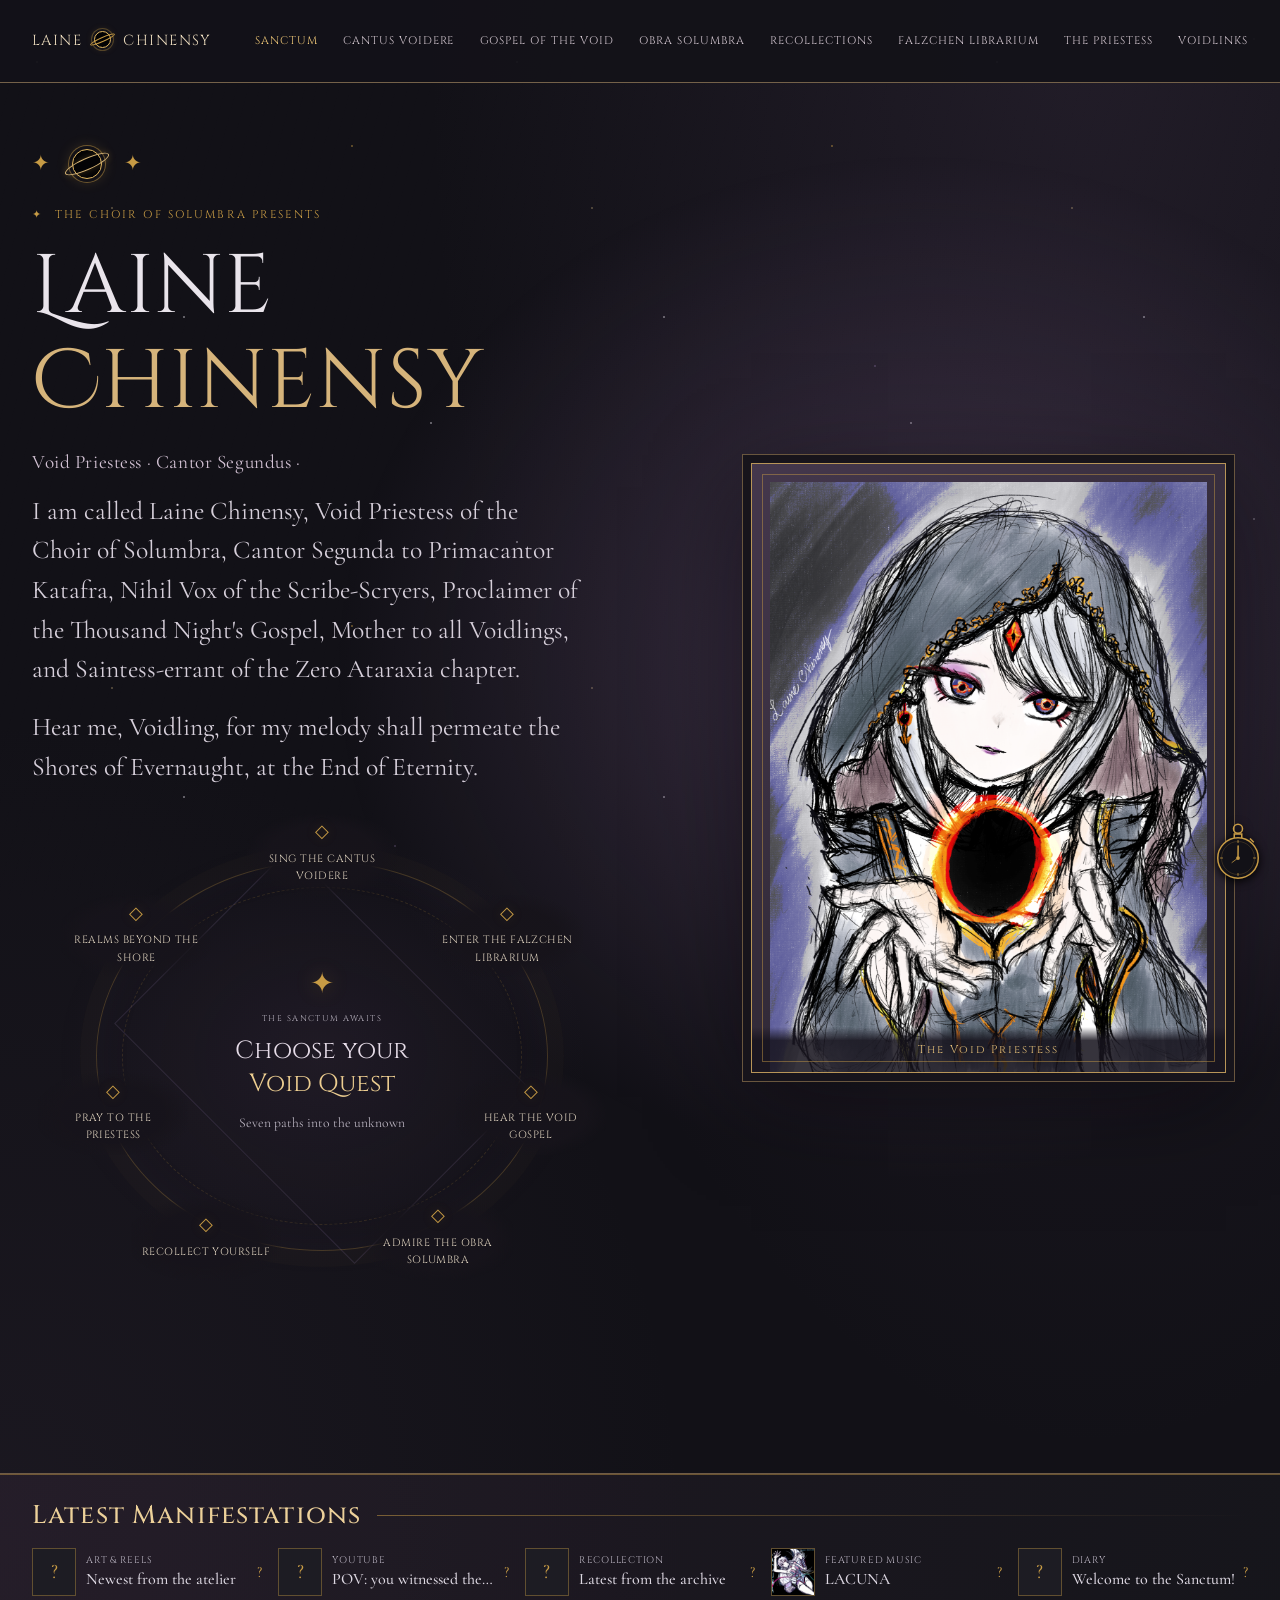
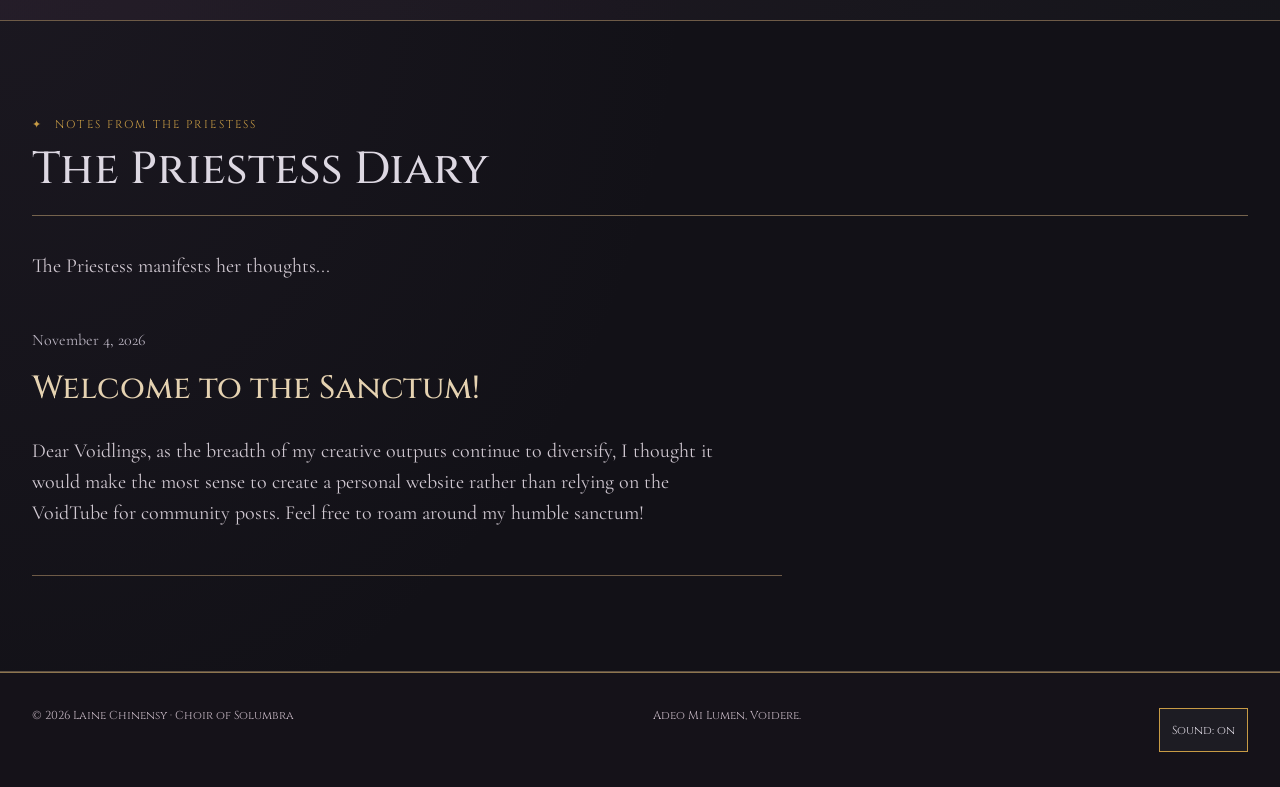
==== index.html @ 1d14588b "Update social embeds" ====
<!doctype html>
<html lang="en">

<head>
    <meta charset="utf-8">
    <meta name="viewport" content="width=device-width,initial-scale=1">
    <meta name="theme-color" content="#121117">
    <meta name="description" content="Laine Chinensy — Void Priestess of the Choir of Solumbra. Music, art, and lore.">
    <title>Laine Chinensy | The Choir of Solumbra</title>
    <link rel="stylesheet" href="css/style.css">
</head>

<body>
    <header class="site-header">
        <nav class="container nav" aria-label="Main navigation"><a class="brand"
                href="index.html">LAINE<span class="brand-black-hole" aria-hidden="true"></span><span class="brand-name">CHINENSY</span></a><button class="menu-toggle" type="button"
                aria-expanded="false" aria-controls="nav-links">Menu</button>
            <div class="nav-links" id="nav-links"><a href="index.html" aria-current="page">SANCTUM</a>
                    <a href="music.html">Cantus Voidere</a>
                    <a href="gospel.html">Gospel of the Void</a>
                    <a href="art.html">OBRA SOLUMBRA</a>
                    <a href="recollections.html">Recollections</a>
                    <a href="lore.html">Falzchen Librarium</a>
                    <a href="about.html">The Priestess</a>
                    <a href="connect.html">VOIDLINKS</a></div>
        </nav>
    </header>
    <main>
        <section class="hero">
            <div class="container hero-inner">
                <div class="hero-copy">
                    <div class="ornament void-sun-ornament" aria-hidden="true"><span>✦</span><span class="void-sun"></span><span>✦</span></div>
                    <p class="eyebrow">The Choir of Solumbra presents</p>
                    <h1>Laine <em>Chinensy</em></h1>
                    <p class="subtitle">Void Priestess · Cantor Segundus · </p>
                    <p class="intro">I am called Laine Chinensy, Void Priestess of the Choir of Solumbra, Cantor Segunda
                        to Primacantor Katafra, Nihil Vox of the Scribe-Scryers, Proclaimer of the Thousand Night's
                        Gospel, Mother to all Voidlings, and Saintess-errant of the Zero Ataraxia chapter.</p>
                    <p class="intro">Hear me, Voidling, for my melody shall permeate the Shores of Evernaught, at the
                        End of Eternity.</p>
                    <nav class="sanctum-invitations void-quest-wheel" aria-label="Choose your Void Quest">
                        <div class="quest-orbit" aria-hidden="true"></div>
                        <div class="quest-center"><span class="quest-star" aria-hidden="true">&#10022;</span><span class="quest-overline">The Sanctum awaits</span><h2>Choose your<br><em>Void Quest</em></h2><span class="quest-center-note">Seven paths into the unknown</span></div>
                        <a class="btn" href="music.html" aria-describedby="hint-music">Sing the Cantus Voidere<span class="hero-hint" id="hint-music" role="tooltip">Explore my music, albums, and releases.</span></a>
                        <a class="btn" href="https://lainechinensy.github.io/falzchen/" aria-describedby="hint-lore">Enter the Falzchen Librarium<span class="hero-hint" id="hint-lore" role="tooltip">Explore the world, characters, and lore of The Falzchen -- my original world-building project</span></a>
                        <a class="btn" href="gospel.html" aria-describedby="hint-gospel">Hear the Void Gospel<span class="hero-hint" id="hint-gospel" role="tooltip">Watch my latest YouTube videos.</span></a>
                        <a class="btn" href="art.html" aria-describedby="hint-art">Admire the Obra Solumbra<span class="hero-hint" id="hint-art" role="tooltip">Browse my artwork and latest Instagram posts.</span></a>
                        <a class="btn" href="recollections.html" aria-describedby="hint-recollections">Recollect Yourself<span class="hero-hint" id="hint-recollections" role="tooltip">Read stories and memory logs from the Falzchen universe.</span></a>
                        <a class="btn" href="about.html" aria-describedby="hint-about">Pray to the Priestess<span class="hero-hint" id="hint-about" role="tooltip">Meet the artist behind the Void Priestess.</span></a>
                        <a class="btn" href="connect.html" aria-describedby="hint-connect">Realms Beyond the Shore<span class="hero-hint" id="hint-connect" role="tooltip">Find my social profiles and places to listen.</span></a>
                    </nav>
                </div>
                <div class="portrait-shrine"><img src="images/Void%20priestess%20v2%20CARA%20-%20Profile%20Cut.png"
                        alt="Illustration of Laine Chinensy wearing charcoal and gold priestess vestments"
                        fetchpriority="high">
                    <div class="shrine-label">The Void Priestess</div>
                </div>
            </div>
        </section>
        <section class="sanctum-latest" aria-labelledby="latest-heading">
            <div class="container latest-inner">
                <h2 id="latest-heading">Latest Manifestations</h2>
                <!-- latest-content:start -->
                <div class="latest-entry" data-latest="instagram"><button class="latest-thumb" type="button" aria-label="Preview Art & reels" aria-haspopup="dialog"><span aria-hidden="true">?</span></button><a class="latest-item" href="https://www.instagram.com/reel/DfbPZDvzv7J/" target="_blank" rel="noopener noreferrer" data-preview-image="https://scontent-atl3-1.cdninstagram.com/v/t51.71878-15/893827104_1486808993304113_5795050343962034693_n.jpg?stp=dst-jpg_e35_tt6&amp;_nc_cat=109&amp;ccb=7-5&amp;_nc_sid=18de74&amp;efg=eyJlZmdfdGFnIjoiQ0xJUFMuYmVzdF9pbWFnZV91cmxnZW4uQzMifQ%3D%3D&amp;_nc_ohc=3DFyLkCnGlYQ7kNvwGSi6zo&amp;_nc_oc=AdoaqH08GCk-uMUyCSlFHyCKzsfbVUu5wDU4SVBGsg6FXaiu3grTPCkmIlmAstMi5IY&amp;_nc_zt=23&amp;_nc_ht=scontent-atl3-1.cdninstagram.com&amp;edm=AFF3FJ0EAAAA&amp;_nc_gid=jp-xvW_phyJPQP7bs8BNhQ&amp;_nc_tpa=Q5bMBQLM9T1sxTvJSohtkj_LpVigEme2jcR8cd8GnkPAcqCcnJY2FT4pQ4lMa9kMuKcJVzsAC8dHEsYkkg&amp;oh=00_AQSkCcUiwHoRrkRhCre7BNEWVupeiA1U6d_SxtvKZ5bkpg&amp;oe=6AF5074B"><span class="latest-kind">Art &amp; reels</span><strong>Newest from the atelier</strong><span class="latest-arrow" aria-hidden="true">?</span></a></div>
                <div class="latest-entry" data-latest="youtube"><button class="latest-thumb" type="button" aria-label="Preview YouTube" aria-haspopup="dialog"><span aria-hidden="true">?</span></button><a class="latest-item" href="https://www.youtube.com/watch?v=ID1aTR5fIEg" target="_blank" rel="noopener noreferrer" data-preview-image="https://i.ytimg.com/vi/ID1aTR5fIEg/hqdefault.jpg"><span class="latest-kind">YouTube</span><strong>POV: you witnessed the Voidcore priestess</strong><span class="latest-arrow" aria-hidden="true">?</span></a></div>
                <div class="latest-entry" data-latest="recollection"><button class="latest-thumb" type="button" aria-label="Preview Recollection" aria-haspopup="dialog"><span aria-hidden="true">?</span></button><a class="latest-item" href="recollections.html" data-preview-image=""><span class="latest-kind">Recollection</span><strong>Latest from the archive</strong><span class="latest-arrow" aria-hidden="true">?</span></a></div>
                <div class="latest-entry" data-latest="music"><button class="latest-thumb" type="button" aria-label="Preview Featured music" aria-haspopup="dialog"><span aria-hidden="true">?</span></button><a class="latest-item" href="music.html#featured-album" data-preview-image="images/Lacuna_album_cover.png"><span class="latest-kind">Featured music</span><strong>LACUNA</strong><span class="latest-arrow" aria-hidden="true">?</span></a></div>
                <div class="latest-entry" data-latest="diary"><button class="latest-thumb" type="button" aria-label="Preview Diary" aria-haspopup="dialog"><span aria-hidden="true">?</span></button><a class="latest-item" href="#welcome-post-title" data-preview-image=""><span class="latest-kind">Diary</span><strong>Welcome to the Sanctum!</strong><span class="latest-arrow" aria-hidden="true">?</span></a></div>
                <!-- latest-content:end -->
            </div>
        </section>
        <section class="section sanctum-blog" id="blog" aria-labelledby="blog-heading">
            <div class="container">
                <div class="section-header">
                    <div>
                        <p class="eyebrow">Notes from the Priestess</p>
                        <h2 id="blog-heading">The Priestess Diary</h2>
                    </div>
                </div>
                <p class="prose">The Priestess manifests her thoughts...</p>
                <article class="blog-entry" aria-labelledby="welcome-post-title">
                    <time datetime="2026-11-04">November 4, 2026</time>
                    <h3 id="welcome-post-title">Welcome to the Sanctum!</h3>
                    <p class="prose">Dear Voidlings, as the breadth of my creative outputs continue to diversify, I thought it would make the most sense to create a personal website rather than relying on the VoidTube for community posts. Feel free to roam around my humble sanctum!</p>
                </article>
            </div>
        </section>
    </main>
    <footer class="site-footer">
        <div class="container footer-inner"><span>© <span data-year>2026</span> Laine Chinensy · Choir of
                Solumbra</span><span>Adeo Mi Lumen, Voidere.</span></div>
    </footer>
    <dialog class="latest-dialog" aria-labelledby="latest-preview-title"><button class="latest-close" type="button" aria-label="Close preview">?</button><div class="latest-preview-media"></div><p class="eyebrow" id="latest-preview-kind"></p><h2 id="latest-preview-title"></h2><p id="latest-preview-excerpt"></p><a class="btn" id="latest-preview-link">Open full content ?</a></dialog>
    <script src="js/latest.js" defer></script>
    <script src="js/hero-hints.js" defer></script>
    <script src="js/main.js" defer></script>
</body>

</html>
---- css/style.css ----
@import url('https://fonts.googleapis.com/css2?family=Cinzel+Decorative:wght@400;700&family=Cinzel:wght@400;500;600;700&family=Cormorant+Garamond:ital,wght@0,400;0,500;0,600;1,400;1,500&display=swap');
:root{--bg:#121117;--panel:#1d1c23;--panel2:#292730;--gold:#c79b45;--silver:#ddd8e2;--muted:#b8b2bf;--lavender:#9982b7;--red:#b63d4e;--line:#6e5b47;--max:1240px}
.sanctum-latest{background:#1d1c2366;border-bottom:1px solid var(--line)}
.latest-inner{display:grid;grid-template-columns:.8fr repeat(3,1fr);align-items:center;padding-block:22px;gap:24px}
.latest-inner h2{margin:0;font-size:.85rem;line-height:1.5;color:var(--gold)}
.latest-inner h2 span{font-size:.65rem;letter-spacing:.09em}
.latest-item{position:relative;display:flex;flex-direction:column;justify-content:center;min-width:0;min-height:56px;padding:4px 24px 4px 22px;border-left:1px solid var(--line)}
.latest-kind{font: .6rem/1.5 'Cinzel',Georgia,serif;letter-spacing:.08em;text-transform:uppercase;color:var(--muted)}
.latest-item strong{font-size:1.1rem;font-weight:500;line-height:1.4;overflow:hidden;text-overflow:ellipsis;white-space:nowrap}
.latest-arrow{position:absolute;right:0;top:50%;transform:translateY(-50%);font-size:1rem;color:var(--gold)}
.latest-item:hover strong{color:#f3d69a}.latest-item:focus-visible{outline:2px solid var(--gold);outline-offset:5px}
@media(max-width:800px){.latest-inner{grid-template-columns:1fr;gap:0;padding-block:16px}.latest-inner h2{margin-bottom:8px}.latest-inner h2 br{display:none}.latest-inner h2 span{margin-left:.4em}.latest-item{display:grid;grid-template-columns:110px minmax(0,1fr);gap:12px;align-items:center;border-left:0;border-top:1px solid #6e5b4755;padding:10px 24px 10px 0;min-height:48px}}
.heretic-lich-artwork{display:block;width:100%;height:auto;margin-bottom:24px;border:1px solid var(--gold)}
.about-invocation{margin:0}.about-lore-link{color:var(--gold);text-decoration:underline;text-underline-offset:.15em}
.recollections-faq{margin-bottom:48px;padding-bottom:28px;border-bottom:1px solid var(--line)}.recollections-faq h3{margin-top:24px;color:var(--gold)}.recollections-faq a{color:var(--gold);text-decoration:underline;text-underline-offset:.15em}
.lore-faq h3{margin-top:28px;color:var(--gold)}
.sanctum-blog{border-bottom:0}.blog-empty{margin-top:32px;padding:clamp(20px,4vw,40px);border:1px solid var(--line);background:var(--panel)}.blog-empty h3{color:#e5d2b1}.blog-empty p{margin-bottom:0;color:var(--muted)}
.blog-entry{max-width:75ch;padding-block:32px;border-bottom:1px solid var(--line)}.blog-entry h3{font-size:clamp(1.4rem,3vw,2rem);color:#e5d2b1}.blog-entry time{display:block;margin-bottom:12px;font-size:1rem;color:var(--muted)}
.sound-toggle{color:var(--silver);background:var(--panel);border:1px solid var(--gold);padding:8px 12px;font:inherit;cursor:pointer;min-height:44px}.sound-toggle:hover{color:#f3d69a;background:var(--panel2)}.sound-toggle[aria-pressed=false]{color:var(--muted)}
*{box-sizing:border-box}html{scroll-behavior:smooth}body{margin:0;color:var(--silver);background:radial-gradient(ellipse at 85% 0%,#59456538,transparent 43%),radial-gradient(ellipse at 0% 65%,#52425a24,transparent 38%),var(--bg);font:21px/1.55 'Cormorant Garamond',Georgia,serif}body:before{content:'';position:fixed;inset:0;pointer-events:none;opacity:.17;background:repeating-linear-gradient(105deg,transparent 0 9px,#9b88a90a 10px 11px);z-index:0}main,.site-header,.site-footer{position:relative;z-index:1}a{color:inherit;text-decoration:none}a:hover{color:#f3d69a}img{display:block;max-width:100%}button{font:inherit}h1,h2,h3,p{margin:0 0 .7em}h1,h2,h3,.brand,.eyebrow,.btn,.nav-links,.tag,.section-link{font-family:'Cinzel',Georgia,serif}h1{font-size:clamp(3rem,6.5vw,6.4rem);line-height:1.15;letter-spacing:.01em;font-weight:500}h2{font-size:clamp(1.9rem,3.5vw,3.5rem);line-height:1.25;font-weight:500}h3{font-size:1.15rem;font-weight:500}p{max-width:70ch}.container{width:min(calc(100% - 64px),var(--max));margin-inline:auto}.site-header{background:#131219f2;border-bottom:1px solid #746149;position:sticky;top:0;z-index:10}.nav{display:flex;justify-content:space-between;align-items:center;min-height:82px;gap:28px}.brand{font-size:.91rem;letter-spacing:.1em;white-space:nowrap;color:#e9d9bc}.brand span{padding:0 .55em;color:var(--gold)}.nav-links{display:flex;align-items:center;gap:25px}.nav-links a{font-size:.69rem;letter-spacing:.09em;text-transform:uppercase;color:#d2c6cf}.nav-links a[aria-current=page],.nav-links a:hover{color:#f1c979}.menu-toggle{display:none;color:var(--silver);background:transparent;border:1px solid var(--gold);padding:7px 14px}.eyebrow{font-size:.7rem;text-transform:uppercase;letter-spacing:.19em;color:var(--gold)}.eyebrow:before{content:'✦';margin-right:12px}.hero{border-bottom:1px solid #6e5b47;position:relative;overflow:hidden}.hero:before{content:'';position:absolute;inset:0;background:radial-gradient(ellipse at 72% 42%,#8b6b9b4f,transparent 45%);pointer-events:none}.hero-inner{position:relative;display:grid;grid-template-columns:1fr .82fr;gap:clamp(32px,5vw,90px);align-items:center;min-height:710px;padding-block:65px 85px}.hero-copy{position:relative;z-index:2}.hero h1{color:#e9e4eb;margin:.2em 0}.hero h1 em{display:block;font-style:normal;color:#d6b47b}.hero .subtitle{color:#d3c2d4;font-size:1.2rem;letter-spacing:.03em}.hero .intro{font-size:clamp(1.25rem,2vw,1.65rem);max-width:550px;color:#d6cfda}.actions{display:flex;gap:13px;flex-wrap:wrap;margin-top:28px}.btn{display:inline-flex;align-items:center;justify-content:center;padding:14px 22px;border:1px solid var(--gold);color:#e8d8bd;background:#211d24;font-size:.68rem;text-transform:uppercase;letter-spacing:.12em;transition:background .2s,border-color .2s}.btn:hover{background:#3b3040;color:white}.btn.primary{background:#58452c;color:#fff0d4}.btn.primary:hover{background:#735c3b}.portrait-shrine{position:relative;padding:18px 18px 0;max-width:475px;margin-inline:auto;background:linear-gradient(140deg,#44374c,#25212a);border:1px solid #b89558;box-shadow:0 0 0 8px #17141b,0 0 0 9px #69563e,0 24px 90px #05040788;border-radius:0;overflow:hidden}.portrait-shrine:before{content:'';position:absolute;inset:10px;border:1px solid #c79b4577;border-radius:0;pointer-events:none;z-index:2}.portrait-shrine img{width:100%;height:590px;object-fit:cover;object-position:center top;filter:saturate(.87)}.portrait-shrine .shrine-label{position:absolute;bottom:0;left:0;right:0;padding:15px;background:linear-gradient(transparent,#16131ddc 30%);text-align:center;font: .7rem 'Cinzel',serif;letter-spacing:.17em;color:#e2bd77}.section{padding:95px 0;border-bottom:1px solid #5e5044}.section-header{display:flex;justify-content:space-between;align-items:end;gap:25px;margin-bottom:35px;border-bottom:1px solid #75634d;padding-bottom:17px}.section-header h2{margin:0}.section-link{font-size:.72rem;color:#d8b676}.feature{display:grid;grid-template-columns:.9fr 1fr;gap:clamp(35px,6vw,95px);align-items:center}.cover{aspect-ratio:1;background:radial-gradient(circle at 50% 35%,#745681,#241d2d 60%,#100f15);border:1px solid #b08c55;box-shadow:inset 0 0 0 10px #18151d,inset 0 0 0 11px #8c704c;position:relative;display:grid;place-items:center;overflow:hidden}.cover:before{content:'';position:absolute;width:63%;aspect-ratio:1;border:2px solid #c5a66d;border-radius:50%;box-shadow:0 0 0 18px #c5a66d13,0 0 0 25px #c5a66d4d}.cover:after{content:'✧';font-size:8rem;color:#dfcba7}.cover-text{position:absolute;bottom:7%;left:8%;z-index:1}.cover-text small{font: .68rem 'Cinzel',serif;letter-spacing:.18em}.cover-text strong{display:block;font:500 clamp(2rem,4vw,4rem) 'Cinzel',serif;color:#f0e3cd}.feature-copy p,.prose{color:#d0c8d1;font-size:1.25rem}.feature-copy h2{color:#e5d4b4}.cards{display:grid;grid-template-columns:repeat(3,minmax(0,1fr));gap:22px}.card{background:#1d1b23;border:1px solid #816b4e;padding:11px;position:relative}.card:before{content:'';position:absolute;inset:5px;border:1px solid #816b4e55;pointer-events:none}.art{aspect-ratio:4/4.5;display:grid;place-items:center;background:radial-gradient(circle at 50% 35%,#665078,#25212e 68%);border:1px solid #826c51;border-radius:47% 47% 0 0 / 25% 25% 0 0;overflow:hidden}.art:after{content:'✧';font-size:6rem;color:#cba960}.art.alt{background:radial-gradient(circle,#453e57,#1d1b24)}.art.alt:after{content:'☾'}.art.third:after{content:'✦'}.card-body{padding:20px 14px 10px}.card-body h3{color:#e4c28b}.card-body p{font-size:1.15rem;color:#c5bdc9}.split{display:grid;grid-template-columns:1fr 1fr;gap:70px}.quote{font-size:clamp(1.8rem,3vw,3rem);font-style:italic;color:#e5d7e6}.links{display:flex;gap:13px;flex-wrap:wrap}.links a{padding:12px 18px;border:1px solid #92764e;font: .72rem 'Cinzel',serif;color:#e5d2b1}.links a:hover{background:#372a35}.site-footer{padding:35px 0;background:#151219;border-top:1px solid #8d754e}.footer-inner{display:flex;justify-content:space-between;gap:20px;flex-wrap:wrap;font: .72rem 'Cinzel',serif;color:#c7b8c4}.page-hero{padding:100px 0 70px;text-align:center;border-bottom:1px solid #816b4e;background:radial-gradient(ellipse at 50% 0%,#6851765e,transparent 67%)}.page-hero p{margin-inline:auto}.content{padding:85px 0 115px}.entry{padding:25px 0;border-bottom:1px solid #675743;display:flex;justify-content:space-between;align-items:center;gap:24px}.entry p{font-size:1.2rem;color:#c7becb}.tag{font-size:.68rem;color:#d6b77d}.note{background:#28232c;border-left:2px solid var(--gold);padding:20px;color:#d8cdd6}.ornament{text-align:center;color:#c79b45;letter-spacing:.8em;margin-bottom:25px}.hero .ornament{text-align:left}.character-card{border:1px solid #91744f;background:#24202a;padding:12px;max-width:360px}.character-card img{width:100%}:focus-visible{outline:2px solid #e6c17f;outline-offset:4px}@media(max-width:900px){.nav-links{gap:13px}.hero-inner{grid-template-columns:1fr .75fr}.portrait-shrine img{height:470px}}@media(max-width:720px){.container{width:min(calc(100% - 36px),var(--max))}.nav{min-height:68px}.menu-toggle{display:block}.nav-links{display:none;position:absolute;top:68px;left:0;right:0;padding:20px;background:#19151e;border-bottom:1px solid var(--gold);flex-direction:column;align-items:flex-start;gap:18px}.nav-links.open{display:flex}.hero-inner{grid-template-columns:1fr;min-height:0;padding-block:65px}.hero h1{font-size:clamp(2.8rem,12vw,5rem)}.portrait-shrine{max-width:350px}.portrait-shrine img{height:440px}.hero .ornament{text-align:center}.section{padding:65px 0}.feature,.split{grid-template-columns:1fr;gap:35px}.cards{grid-template-columns:1fr}.section-header{align-items:start;flex-direction:column}.page-hero{padding:65px 0 45px}.content{padding:50px 0 80px}.entry{flex-direction:column;align-items:start}.footer-inner{justify-content:center;text-align:center}}@media(prefers-reduced-motion:reduce){html{scroll-behavior:auto}*{transition:none!important}}
/* Ceremonial headings with a decorative hero title. */
h1,h2,h3{font-family:'Cinzel',Georgia,serif}
.hero h1{font-family:'Cinzel Decorative',Georgia,serif;font-weight:400}

/* Album artwork inside the existing gold frame. */
.cover-artwork{padding:11px}
.cover-artwork::before,.cover-artwork::after{display:none}
.cover-artwork img{width:100%;height:100%;min-height:0;object-fit:contain}
/* Instagram posts retain the artwork gallery's gold card frames. */
.instagram-gallery{align-items:start}
.instagram-card{min-width:0;background:#08080b;border:1px solid var(--gold);padding:14px;box-shadow:0 8px 24px #0005}
.instagram-card::before{inset:6px;border:1px solid #c79b4577}
.instagram-card .instagram-media{width:100%!important;min-width:0!important;max-width:100%!important;margin:0!important;box-shadow:none!important}
@media(min-width:721px) and (max-width:1100px){.instagram-gallery{grid-template-columns:repeat(2,minmax(0,1fr))}}
/* Separate previous album features in the discography. */
.album-release{margin-top:48px;padding-top:48px;border-top:1px solid var(--line)}

.recollection-excerpt{max-width:70ch;font-size:1.25rem;line-height:1.6}.recollection-excerpt p{margin:0 0 .65em}

.recollection-feature{display:flex;align-items:flex-start;gap:32px;padding:24px}
.recollection-artwork{flex:0 1 48%;min-width:0;border:1px solid var(--gold);padding:8px;background:#08080b}
.recollection-artwork img{width:100%;height:auto}
.recollection-copy{flex:1;min-width:0}
@media(max-width:720px){.recollection-feature{flex-direction:column}.recollection-artwork{flex:auto;width:100%}}
.recollection-feed{display:grid;gap:32px}.recollection-feed-title{font-size:clamp(1.3rem,2.2vw,2rem);line-height:1.35}

.recollection-full{overflow-wrap:anywhere}.recollection-full img{height:auto;margin-block:20px}.recollection-full a{color:var(--gold);text-decoration:underline}.recollection-full pre{white-space:pre-wrap}.recollection-full table{display:block;overflow-x:auto}.recollection-feature{scroll-margin-top:100px}

.gospel-video-grid{display:grid;grid-template-columns:repeat(2,minmax(0,1fr));gap:32px}.gospel-video{min-width:0}.gospel-video:first-child{grid-column:1/-1}.gospel-video h3{color:var(--gold)}@media(max-width:720px){.gospel-video-grid{grid-template-columns:1fr}}

/* A black sun with a gold accretion ring for the homepage ornament. */
.void-sun-ornament{display:flex;align-items:center;gap:22px;letter-spacing:0}
.void-sun{position:relative;display:inline-block;width:30px;height:30px;flex:none;border-radius:50%;background:#030305;border:1px solid #e3b963;box-shadow:0 0 0 3px #121117,0 0 0 4px #c79b4577,0 0 15px #c79b4555}
.void-sun::after{content:'';position:absolute;inset:8px -10px;border:1px solid #d8b676;border-radius:50%;transform:rotate(-24deg);box-shadow:0 0 7px #c79b4544}
@media(max-width:720px){.void-sun-ornament{justify-content:center}}
/* A centered artist link hub for Connect. */
.connect-main{padding:64px 18px 80px;background:radial-gradient(ellipse at 50% 18%,#c79b4510,transparent 60%)}
.connect-hub{max-width:620px;margin-inline:auto}
.connect-identity{text-align:center;margin-bottom:32px}
.connect-avatar{width:144px;height:144px;object-fit:cover;object-position:center 20%;border-radius:50%;border:1px solid var(--gold);padding:5px;background:#08080b;box-shadow:0 0 0 5px #c79b4512;margin:0 auto 28px;object-view-box:inset(10% 10% 10% 10%)}
.connect-identity h1{font-family:'Cinzel Decorative',Georgia,serif;font-size:clamp(2rem,6vw,3.3rem);color:#e9d9bc;font-weight:400}
.connect-identity p{margin-inline:auto}.connect-identity .eyebrow{font-size:.62rem;letter-spacing:.13em}
.connect-invocation{color:var(--gold);font-style:italic;font-size:1.05rem}
.connect-release{display:flex;align-items:center;gap:20px;background:#171419;border:1px solid var(--gold);padding:16px;margin-bottom:26px;box-shadow:inset 0 0 0 5px #08080b}
.connect-release>img{width:96px;height:96px;object-fit:contain;flex:none}
.connect-release strong{display:block;font:500 1.7rem 'Cinzel',serif;color:#e5c58c;margin:4px 0}
.connect-release small{display:block;font:.6rem 'Cinzel',serif;text-transform:uppercase;letter-spacing:.12em;color:var(--gold)}
.connect-release>span>span{font-size:1rem;color:var(--muted)}.connect-arrow{margin-left:auto;color:var(--gold)}
.connect-platforms{display:grid;gap:12px}
.connect-platforms a{display:flex;align-items:center;justify-content:space-between;gap:16px;padding:17px 24px;min-height:80px;border:1px solid #96733d;background:#0c0b10;color:#e9d9bc;font: .9rem 'Cinzel',Georgia,serif;transition:background .2s,border-color .2s}
.connect-platforms a small{display:block;margin-top:5px;font:1.05rem 'Cormorant Garamond',Georgia,serif;color:var(--muted)}
.connect-platforms a>span:last-child{color:var(--gold)}
.connect-platforms a:hover,.connect-release:hover{background:#27202a;border-color:#f0ca7e}
.connect-signoff{text-align:center;margin:32px auto 0;color:var(--muted);font-size:1.1rem;font-style:italic}
@media(max-width:480px){.connect-main{padding-top:44px}.connect-release{gap:12px;padding:12px}.connect-release>img{width:76px;height:76px}.connect-platforms a{padding:15px 18px}}
/* Small black-hole emblem between the header name halves. */
.brand .brand-black-hole{display:inline-block;position:relative;width:17px;height:17px;padding:0;margin:0 12px;vertical-align:-3px;border-radius:50%;background:#020204;border:1px solid #e3b963;box-shadow:0 0 0 2px #131219,0 0 0 3px #c79b4555,0 0 8px #c79b4544}
.brand .brand-black-hole::after{content:'';position:absolute;inset:5px -6px;border:1px solid var(--gold);border-radius:50%;transform:rotate(-24deg)}
.brand .brand-name{padding:0;color:inherit}

/* A gold spearhead cursor, anchored at its tip, and short-lived click rings. */
.cursor-halo,.cursor-ripple{position:fixed;pointer-events:none;z-index:1000;display:none}
@media(hover:hover) and (pointer:fine) and (prefers-reduced-motion:no-preference){
  .custom-cursor-active,.custom-cursor-active *{cursor:none!important}
  .cursor-halo{display:block;top:0;left:0;opacity:0;filter:drop-shadow(0 1px 2px #000) drop-shadow(0 0 4px #c79b4550)}
  .cursor-halo.is-visible{opacity:1}
  .cursor-halo::before,.cursor-halo::after{content:'';position:absolute;left:0;top:0;width:22px;height:30px;clip-path:polygon(0 0,100% 63%,57% 69%,34% 100%);transform-origin:0 0;transition:transform .16s,background .16s}
  .cursor-halo::before{background:#e3b963}
  .cursor-halo::after{left:3px;top:5px;width:15px;height:20px;background:#211923}
  .cursor-halo.is-interactive::before{transform:scale(1.12);background:#ffe0a0}
  .cursor-halo.is-interactive::after{transform:scale(1.12);background:#59452b}
  .cursor-ripple{display:block;width:32px;height:32px;border:1px solid #e6c17f;border-radius:50%;animation:gold-cursor-ripple .55s ease-out forwards}
}
@keyframes gold-cursor-ripple{from{opacity:.65;transform:translate(-50%,-50%) scale(.45)}to{opacity:0;transform:translate(-50%,-50%) scale(2.3)}}

/* A silent idle encounter; the page beneath remains in place and usable. */
.kuromega-counter{position:fixed;right:18px;bottom:18px;z-index:1001;width:48px;height:60px;color:var(--gold);pointer-events:none;filter:drop-shadow(0 2px 5px #000)}
.kuromega-counter svg{display:block;width:100%;height:100%}
.kuromega-counter[data-stage="1"],.kuromega-counter[data-stage="2"]{color:#edd6a6}.kuromega-counter[data-stage="3"]{color:#cf7182}
.kuromega-encounter{position:fixed;inset:0;z-index:40;pointer-events:none;overflow:hidden;background:#08071085;animation:kuromega-arrive 3s ease-out both}
.kuromega-encounter[hidden]{display:none}
.kuromega-stars{position:absolute;inset:0;background-image:radial-gradient(1px 1px at 15% 20%,#eee4fa 95%,transparent),radial-gradient(1px 1px at 70% 15%,#d5bc84 95%,transparent),radial-gradient(1px 1px at 85% 70%,#eee4fa 95%,transparent),radial-gradient(2px 2px at 35% 80%,#d5bc84 95%,transparent),radial-gradient(1px 1px at 55% 40%,#eee4fa 95%,transparent);background-size:330px 290px;opacity:.8;transition:opacity 12s}
.kuromega-shadow{position:absolute;inset:-30%;background:radial-gradient(ellipse at 50% 0%,#010103 15%,#010103ed 35%,transparent 70%);transform:translateY(-45%);transition:transform 15s ease-in,opacity 15s;opacity:.4}
.kuromega-copy{position:absolute;inset:0;display:flex;flex-direction:column;align-items:center;justify-content:center;text-align:center;padding:24px;color:#eee1c9;text-shadow:0 2px 12px #000}
.kuromega-copy p{font-size:clamp(1.6rem,4vw,3rem);font-style:italic}.kuromega-copy .kuromega-hint{font-size:1rem;font-style:normal;color:#ccc2d3}
.kuromega-encounter[data-stage="2"] .kuromega-stars{opacity:.25}
.kuromega-encounter[data-stage="2"] .kuromega-shadow{transform:translateY(-15%);opacity:.8}
.kuromega-encounter[data-stage="3"] .kuromega-stars{opacity:0}
.kuromega-encounter[data-stage="3"] .kuromega-shadow{transform:translateY(0);opacity:1}
.kuromega-silhouette{position:absolute;left:-60vw;top:-8vh;width:180vw;height:70vh;opacity:0;pointer-events:none;filter:drop-shadow(0 0 16px #9982b730)}
.kuromega-silhouette::before{content:'';position:absolute;inset:0;background:linear-gradient(165deg,#050309 20%,#171020 55%,#030205 80%);clip-path:polygon(0 35%,18% 28%,28% 8%,31% 26%,46% 17%,58% 24%,75% 10%,69% 31%,91% 36%,100% 47%,88% 58%,73% 55%,62% 78%,60% 57%,45% 63%,34% 91%,35% 59%,20% 54%,5% 68%,12% 47%)}
@media(prefers-reduced-motion:no-preference){
  .kuromega-counter[data-stage="3"] .watch-hand{transform-box:view-box;transform-origin:32px 48px;animation:kuromega-watch-reverse 8s ease-out forwards}
  .kuromega-encounter[data-stage="3"] .kuromega-stars{transform-origin:50% 15%;animation:kuromega-swallow-stars 10s ease-in forwards}
  .kuromega-encounter[data-stage="3"] .kuromega-silhouette{animation:kuromega-passage 24s ease-in-out forwards}
}
@keyframes kuromega-watch-reverse{from{transform:rotate(360deg)}to{transform:rotate(-450deg)}}
@keyframes kuromega-swallow-stars{0%{opacity:.25;transform:scale(1)}60%{opacity:.15}100%{opacity:0;transform:scale(.08)}}
@keyframes kuromega-passage{0%{opacity:0;transform:translate(-15vw,-20vh) rotate(-8deg)}25%{opacity:.65}65%{opacity:.8}100%{opacity:0;transform:translate(75vw,30vh) rotate(8deg)}}
@keyframes kuromega-arrive{from{opacity:0}to{opacity:1}}
@media(prefers-reduced-motion:reduce){.kuromega-encounter{animation:none;background:#080710e8}.kuromega-stars,.kuromega-shadow{display:none}}

/* A quiet, one-time entrance as content reaches the viewport. */
@media(prefers-reduced-motion:no-preference){
  .scroll-reveal{animation:content-scroll-reveal .7s cubic-bezier(.2,.65,.3,1) both}
  .scroll-reveal:focus-within{animation:none}
}
@keyframes content-scroll-reveal{
  from{opacity:0;translate:0 18px}
  to{opacity:1;translate:0 0}
}
@media print{.scroll-reveal{animation:none!important}}

/* Sparse silver and gold stars drift behind the content in two slow layers. */
.ambient-stars{position:fixed;inset:0;z-index:0;pointer-events:none;overflow:hidden}
.ambient-stars::before,.ambient-stars::after{content:'';position:absolute;inset:0 0 -480px;background-repeat:repeat;background-size:480px 480px}
.ambient-stars::before{opacity:.4;background-image:
  radial-gradient(1px 1px at 37px 62px,#ddd8e2 85%,transparent),
  radial-gradient(1px 1px at 184px 317px,#ddd8e2 85%,transparent),
  radial-gradient(1px 1px at 352px 146px,#c79b45 85%,transparent),
  radial-gradient(1px 1px at 431px 423px,#ddd8e2 85%,transparent)}
.ambient-stars::after{opacity:.28;background-image:
  radial-gradient(1.5px 1.5px at 112px 208px,#e3c58b 80%,transparent),
  radial-gradient(1px 1px at 294px 39px,#ddd8e2 85%,transparent),
  radial-gradient(1px 1px at 395px 366px,#9982b7 85%,transparent)}
@media(prefers-reduced-motion:no-preference){
  .ambient-stars::before{animation:ambient-star-drift 180s linear infinite}
  .ambient-stars::after{animation:ambient-star-drift 260s linear infinite}
}
@keyframes ambient-star-drift{to{transform:translateY(-480px)}}
@media print{.ambient-stars{display:none}}

/* Give each newly requested batch a slower, gently staggered entrance. */
@media(prefers-reduced-motion:no-preference){
  .load-more-reveal{animation:content-scroll-reveal 1.1s cubic-bezier(.2,.65,.3,1) var(--reveal-delay,0ms) backwards}
  .load-more-reveal:focus-within{animation:none}
}
@media print{.load-more-reveal{animation:none!important}}

/* Priestess portrait beside her introduction, preserving the full artwork. */
.about-priestess-portrait{display:block;width:100%;height:auto;border:1px solid var(--gold);padding:8px;background:var(--panel);box-shadow:0 12px 40px #05040744}

/* Compact previews: five destinations, small expandable images. */
.latest-inner{grid-template-columns:.65fr repeat(5,minmax(0,1fr));gap:16px}
.latest-entry{display:flex;gap:10px;align-items:center;min-width:0}
.latest-entry .latest-item{border:0;padding:0 12px 0 0;min-height:48px;flex:1;min-width:0;display:flex;gap:0;align-items:stretch}
.latest-entry .latest-item strong{font-size:1rem}
.latest-thumb{position:relative;flex:0 0 44px;width:44px;height:48px;display:grid;place-items:center;padding:0;overflow:hidden;border:1px solid #c79b4566;background:var(--panel);color:var(--gold);cursor:pointer}
.latest-thumb img{position:absolute;inset:0;width:100%;height:100%;object-fit:cover}
.latest-thumb:hover{border-color:var(--gold)}.latest-thumb:focus-visible{outline:2px solid var(--gold);outline-offset:3px}
.latest-dialog{width:min(620px,calc(100% - 32px));max-height:85vh;overflow:auto;background:var(--bg);color:var(--silver);border:1px solid var(--gold);padding:36px;box-shadow:0 25px 90px #0009}
.latest-dialog::backdrop{background:#08070bd9;backdrop-filter:blur(5px)}
.latest-dialog h2{font-size:1.6rem}.latest-dialog .eyebrow{margin-top:20px}.latest-dialog p:empty{display:none}
.latest-preview-media img{max-height:50vh;max-width:100%;width:auto;margin:auto;object-fit:contain}
.latest-close{position:sticky;float:right;top:0;width:36px;height:36px;margin:-24px -24px 8px 8px;background:var(--panel);color:var(--silver);border:1px solid var(--line);font-size:1.6rem;cursor:pointer}
@media(max-width:1100px){.latest-inner{grid-template-columns:repeat(3,minmax(0,1fr));gap:14px 24px}.latest-inner h2{grid-column:1/-1}.latest-inner h2 br{display:none}.latest-inner h2 span{margin-left:.4em}}
@media(max-width:600px){.latest-inner{grid-template-columns:1fr;gap:0}.latest-inner h2{margin-bottom:8px}.latest-entry{padding:8px 0;border-top:1px solid #6e5b4755}.latest-thumb{height:40px;flex-basis:40px}.latest-entry .latest-item{min-height:40px}.latest-dialog{padding:28px}.latest-close{margin:-16px -16px 8px 8px}}

/* Two clear entrances beneath the Sanctum introduction. */
.hero-paths{display:grid;grid-template-columns:repeat(2,minmax(0,1fr));gap:14px;margin-top:30px;max-width:550px}
.hero-path{position:relative;display:flex;flex-direction:column;justify-content:center;gap:5px;min-height:94px;padding:18px 34px 18px 20px;border:1px solid #a28351;background:linear-gradient(135deg,#302731,#1b1820);transition:background .2s,border-color .2s}
.hero-path-music{background:linear-gradient(135deg,#59432a,#342a23);border-color:var(--gold)}
.hero-path-kind{font:.62rem/1.5 'Cinzel',Georgia,serif;letter-spacing:.12em;text-transform:uppercase;color:#d6bb8e}
.hero-path strong{font:500 clamp(.85rem,1.4vw,1.1rem)/1.4 'Cinzel',Georgia,serif;color:#f0e3cc}
.hero-path-arrow{position:absolute;right:14px;top:50%;transform:translateY(-50%);color:var(--gold);font-size:1.1rem}
.hero-path:hover{border-color:#f0ca7e;background:#40313b}.hero-path-music:hover{background:#644d30}
.hero-explore{margin-top:22px;max-width:550px;padding-top:16px;border-top:1px solid #6e5b475c}
.hero-explore-label{display:block;margin-bottom:5px;font:.58rem/1.5 'Cinzel',Georgia,serif;letter-spacing:.15em;text-transform:uppercase;color:var(--muted)}
.hero-explore>div{display:flex;flex-wrap:wrap;gap:0 20px}
.hero-explore a{display:inline-flex;align-items:center;min-height:40px;font-size:1rem;color:#c7becb;text-decoration:underline;text-decoration-color:#6e5b4777;text-underline-offset:5px}
.hero-explore a:hover{color:#f3d69a;text-decoration-color:var(--gold)}
@media(max-width:400px){.hero-paths{gap:10px}.hero-path{padding:14px 25px 14px 12px;min-height:84px}.hero-path-kind{font-size:.55rem}.hero-path-arrow{right:9px}.hero-explore>div{gap:0 16px}}

/* Give the principal invitations room and retain their ceremonial wording. */
.hero-path{min-height:122px;padding:22px 36px 22px 22px}
.hero-path strong{font-size:clamp(1.05rem,1.8vw,1.4rem);line-height:1.5}
.hero-explore a{font-size:1.12rem;min-height:44px}
@media(max-width:400px){.hero-path{min-height:112px;padding:16px 24px 16px 12px}.hero-path strong{font-size:1rem}}

/* Plain-language explanations for the ceremonial invitations. */
.hero-path,.hero-explore a{position:relative}
.hero-hint{position:absolute;top:calc(100% + 8px);left:0;z-index:12;width:max-content;max-width:min(270px,75vw);padding:10px 13px;background:#211b27;color:#eee5d8;border:1px solid var(--gold);box-shadow:0 8px 24px #0008;font:1rem/1.45 'Cormorant Garamond',Georgia,serif;letter-spacing:0;text-transform:none;text-align:left;opacity:0;visibility:hidden;pointer-events:none}
.hero-hint::before{content:'';position:absolute;left:0;right:0;top:-10px;height:10px}
.hero-path:hover,.hero-path:focus-visible,.hero-explore a:hover,.hero-explore a:focus-visible{z-index:13}
.hero-path:hover .hero-hint,.hero-path:focus-visible .hero-hint,.hero-explore a:hover .hero-hint,.hero-explore a:focus-visible .hero-hint{opacity:1;visibility:visible;pointer-events:auto}
.hero-hints-dismissed .hero-hint{opacity:0!important;visibility:hidden!important;pointer-events:none!important}

/* Equal emphasis for every invitation into the Sanctum. */
.sanctum-invitations{gap:13px;max-width:580px}
.sanctum-invitations .btn{position:relative;min-height:48px;padding:15px 20px;font-size:.72rem;line-height:1.5}
.sanctum-invitations .btn:hover,.sanctum-invitations .btn:focus-visible{z-index:13}
.sanctum-invitations .btn:hover .hero-hint,.sanctum-invitations .btn:focus-visible .hero-hint{opacity:1;visibility:visible;pointer-events:auto}
@media(max-width:400px){.sanctum-invitations{gap:10px}.sanctum-invitations .btn{padding:13px 15px;font-size:.65rem}}

/* A reserved explanation area keeps the invitation buttons clear. */
.sanctum-invitations.hints-enhanced .hero-hint{display:none!important}
.sanctum-explanation{max-width:580px;min-height:86px;margin-top:16px;padding:11px 16px;border-left:2px solid var(--gold);background:#08070d99;opacity:0;transition:opacity .15s;pointer-events:none;color:#eee5d8;font-size:1.08rem;line-height:1.4}
.sanctum-explanation.is-visible{opacity:1}
.sanctum-explanation-label{display:block;margin-bottom:3px;color:var(--gold);font:.56rem/1.5 'Cinzel',Georgia,serif;letter-spacing:.12em;text-transform:uppercase}

/* A clear section heading above the compact latest-content previews. */
.sanctum-latest{border-top:1px solid #c79b4577;background:linear-gradient(110deg,#35273766,#1d1c2366)}
.latest-inner{grid-template-columns:repeat(5,minmax(0,1fr));row-gap:16px;padding-block:24px}
.latest-inner h2{grid-column:1/-1;display:flex;align-items:center;gap:16px;font-size:clamp(1.15rem,2.2vw,1.6rem);line-height:1.3;letter-spacing:.045em;color:#edd19a;margin:0}
.latest-inner h2::after{content:'';height:1px;flex:1;background:linear-gradient(90deg,#c79b4588,transparent)}
@media(max-width:1100px){.latest-inner{grid-template-columns:repeat(3,minmax(0,1fr))}}
@media(max-width:600px){.latest-inner{grid-template-columns:1fr;row-gap:0}.latest-inner h2{margin-bottom:14px}}

/* A seven-path quest wheel, with each destination kept as a real link. */
.void-quest-wheel{position:relative;isolation:isolate;display:block;width:100%;max-width:580px;height:480px;margin-top:30px;background:radial-gradient(ellipse at center,#8d659b18,transparent 65%)}
.quest-orbit{position:absolute;inset:45px 64px;border:1px solid #c79b4544;border-radius:50%;pointer-events:none;box-shadow:0 0 0 16px #c79b4505,inset 0 0 45px #9982b70a}
.quest-orbit::before{content:'';position:absolute;inset:25px;border:1px dashed #c79b452b;border-radius:50%}
.quest-orbit::after{content:'';position:absolute;inset:70px 55px;border:1px solid #9982b72b;transform:rotate(45deg)}
.quest-center{position:absolute;left:50%;top:49%;transform:translate(-50%,-50%);width:190px;text-align:center;pointer-events:none}
.quest-star{display:block;font-size:1.8rem;line-height:1;color:var(--gold);text-shadow:0 0 22px #c79b4555;margin-bottom:14px}
.quest-overline{display:block;font:.52rem/1.5 'Cinzel',Georgia,serif;letter-spacing:.18em;text-transform:uppercase;color:var(--muted);margin-bottom:8px}
.quest-center h2{font:400 clamp(1.2rem,2vw,1.55rem)/1.35 'Cinzel',Georgia,serif;color:#e6dce8;margin:0}
.quest-center h2 em{font-style:normal;color:#edce91}
.quest-center-note{display:block;margin-top:12px;font-size:.85rem;line-height:1.4;color:var(--muted)}
.void-quest-wheel .btn{position:absolute;left:var(--quest-x);top:var(--quest-y);transform:translate(-50%,-50%);display:flex;flex-direction:column;justify-content:center;gap:9px;width:150px;min-height:82px;padding:9px 8px;background:radial-gradient(ellipse,#17141bf5 50%,#17141b00 75%);border:0;color:#dcd0bd;text-align:center;font-size:.66rem;letter-spacing:.045em;line-height:1.65;transition:color .2s,text-shadow .2s}
.void-quest-wheel .btn::before{content:'\25c7';display:block;color:var(--gold);font-size:1.15rem;line-height:1;text-shadow:0 0 12px #c79b4544}
.void-quest-wheel .btn:hover,.void-quest-wheel .btn:focus-visible{background:radial-gradient(ellipse,#322636e6,transparent 75%);color:#ffe6b3;text-shadow:0 0 16px #c79b4577}
.void-quest-wheel .btn:hover::before,.void-quest-wheel .btn:focus-visible::before{content:'\25c6';color:#f3d69a}
.void-quest-wheel .btn:nth-of-type(1){--quest-x:50%;--quest-y:8%}
.void-quest-wheel .btn:nth-of-type(2){--quest-x:82%;--quest-y:25%}
.void-quest-wheel .btn:nth-of-type(3){--quest-x:86%;--quest-y:62%}
.void-quest-wheel .btn:nth-of-type(4){--quest-x:70%;--quest-y:88%}
.void-quest-wheel .btn:nth-of-type(5){--quest-x:30%;--quest-y:88%}
.void-quest-wheel .btn:nth-of-type(6){--quest-x:14%;--quest-y:62%}
.void-quest-wheel .btn:nth-of-type(7){--quest-x:18%;--quest-y:25%}
.void-quest-wheel+.sanctum-explanation{margin-top:6px}
@media(min-width:721px) and (max-width:1000px){.void-quest-wheel .btn{width:118px;font-size:.57rem}.quest-center{width:145px}.quest-center h2{font-size:1.15rem}.quest-center-note{font-size:.75rem}.quest-orbit{inset:50px 35px}}
@media(max-width:480px){.void-quest-wheel{height:auto;display:grid;grid-template-columns:repeat(2,minmax(0,1fr));gap:10px 14px;padding:20px 4px 10px}.quest-center{position:relative;left:auto;top:auto;transform:none;width:auto;grid-column:1/-1;margin-bottom:14px}.quest-center h2{font-size:1.5rem}.quest-center h2 br{display:none}.quest-center h2 em{margin-left:.25em}.quest-star{margin-bottom:10px}.quest-center-note{margin-top:8px}.quest-orbit{inset:5px 4px;border-radius:45% 45% 12px 12px;opacity:.5}.quest-orbit::before{inset:14px;border-radius:inherit}.quest-orbit::after{display:none}.void-quest-wheel .btn{position:relative;left:auto;top:auto;transform:none;width:100%;min-height:92px;font-size:.65rem;padding:12px 8px}.void-quest-wheel .btn:last-child{grid-column:1/-1;max-width:190px;justify-self:center}}

/* Each quest traces its own quiet constellation in the central sigil. */
.quest-constellation{position:absolute;inset:0;width:100%;height:100%;overflow:visible;opacity:0;transition:opacity .25s;filter:drop-shadow(0 0 6px #e8bd6877)}
.quest-constellation polyline{fill:none;stroke:#cba662;stroke-width:1;stroke-linecap:round;stroke-linejoin:round}
.quest-constellation circle{fill:#fff0ce;stroke:#e8be70;stroke-width:.6}
.quest-center>.quest-star,.quest-center>.quest-overline,.quest-center>h2,.quest-center>.quest-center-note{transition:opacity .2s}
.quest-center.has-constellation>.quest-star,.quest-center.has-constellation>.quest-overline,.quest-center.has-constellation>h2,.quest-center.has-constellation>.quest-center-note{opacity:0}
.quest-center.has-constellation .quest-constellation{opacity:1}
@media(prefers-reduced-motion:no-preference){.quest-constellation g{animation:quest-stars-arrive .45s ease-out both}.quest-constellation polyline{stroke-dasharray:500;stroke-dashoffset:0;animation:quest-lines-trace .65s ease-out both}}
@keyframes quest-stars-arrive{from{opacity:0}to{opacity:1}}
@keyframes quest-lines-trace{from{stroke-dashoffset:500}to{stroke-dashoffset:0}}

/* The Priestess bears Omega; the shore opens into a turning black hole. */
.quest-omega{font:110px Georgia,serif;fill:#edce91;stroke:#fff0ce;stroke-width:.35}
.quest-blackhole .blackhole-lens{fill:none;stroke:#d5b77c;stroke-width:1;opacity:.45}
.quest-blackhole .blackhole-ring{fill:none;stroke:#c79b45;stroke-width:2}
.quest-blackhole .blackhole-flow{fill:none;stroke:#eed8a5;stroke-width:1;stroke-dasharray:32 12 8 18;opacity:.85}
.quest-blackhole .blackhole-spark{fill:#fff1ce;stroke:none}
.quest-blackhole .blackhole-core{fill:#030208;stroke:#f0d195;stroke-width:1.5}
.quest-blackhole .blackhole-foreground{fill:none;stroke:#f4dcab;stroke-width:2;transform:rotate(-18deg);transform-origin:100px 90px}
.blackhole-disk{transform:rotate(-18deg);transform-origin:100px 90px}
@media(prefers-reduced-motion:no-preference){.blackhole-flow{animation:blackhole-accretion 7s linear infinite}.blackhole-lens{animation:blackhole-breathe 4s ease-in-out infinite}.blackhole-spark{animation:blackhole-spark 3s ease-in-out infinite}}
@keyframes blackhole-accretion{to{stroke-dashoffset:-140}}
@keyframes blackhole-breathe{50%{opacity:.85;stroke-width:2}}
@keyframes blackhole-spark{50%{opacity:.25}}

.quest-guitar path{fill:none;stroke:#edce91;stroke-width:1.3;stroke-linecap:round;stroke-linejoin:round}.quest-guitar .guitar-strings{stroke-width:.5;opacity:.7}.quest-guitar .guitar-pickguard{stroke-width:.7;opacity:.7}

/* A simple, readable Telecaster silhouette with sparse star accents. */
.quest-guitar-silhouette .guitar-body-silhouette{fill:#d8b879;stroke:#f3dba6;stroke-width:1;filter:drop-shadow(0 0 4px #c79b4533)}
.quest-guitar-silhouette .guitar-silhouette-pickguard{fill:#211927;stroke:none}
.quest-guitar-silhouette .guitar-silhouette-bridge{fill:#584735;stroke:#f3dba6;stroke-width:.65}
.quest-guitar-silhouette circle{fill:#fff8e8;stroke:#fff0ce;stroke-width:.8;filter:drop-shadow(0 0 4px #fff0ce)}
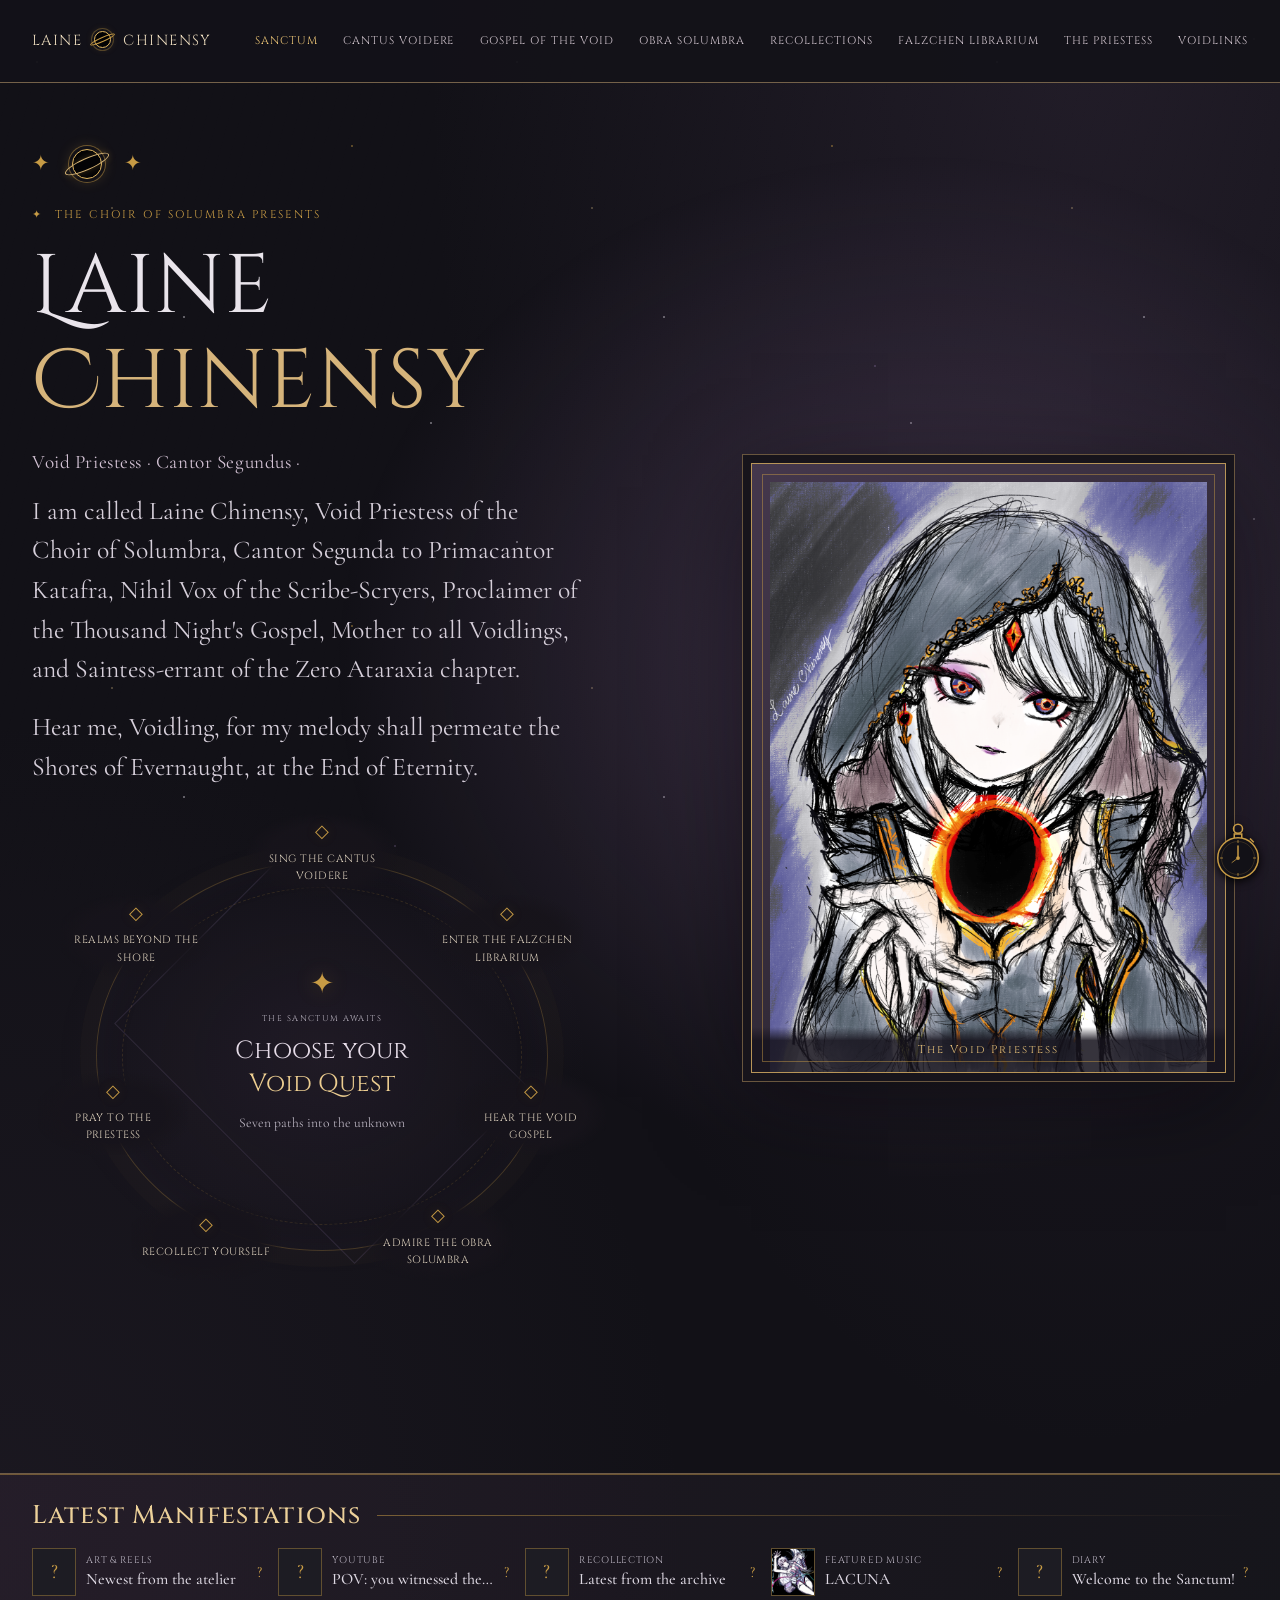
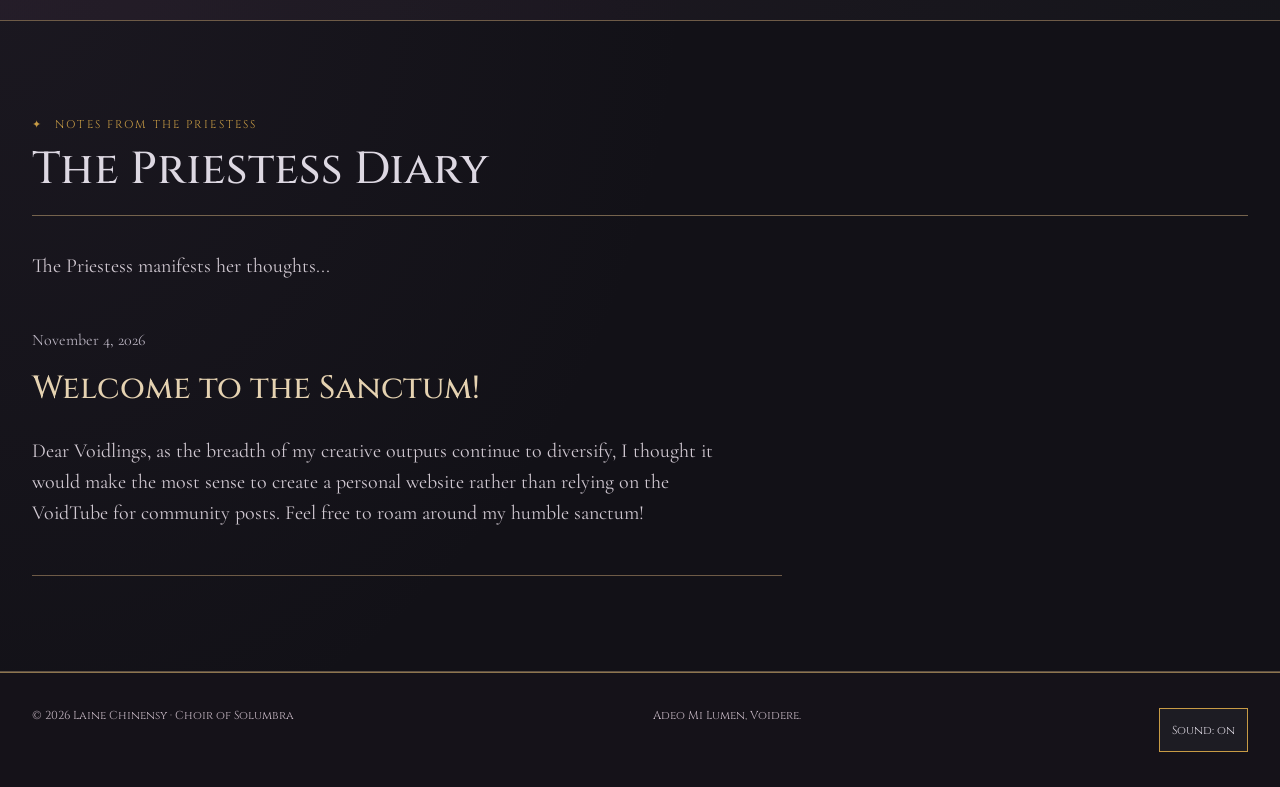
==== commit 4852eab6: "Update social embeds" ====
--- a/index.html
+++ b/index.html
@@ -61,7 +61,7 @@
             <div class="container latest-inner">
                 <h2 id="latest-heading">Latest Manifestations</h2>
                 <!-- latest-content:start -->
-                <div class="latest-entry" data-latest="instagram"><button class="latest-thumb" type="button" aria-label="Preview Art & reels" aria-haspopup="dialog"><span aria-hidden="true">?</span></button><a class="latest-item" href="https://www.instagram.com/reel/DfbPZDvzv7J/" target="_blank" rel="noopener noreferrer" data-preview-image="https://scontent-atl3-1.cdninstagram.com/v/t51.71878-15/893827104_1486808993304113_5795050343962034693_n.jpg?stp=dst-jpg_e35_tt6&amp;_nc_cat=109&amp;ccb=7-5&amp;_nc_sid=18de74&amp;efg=eyJlZmdfdGFnIjoiQ0xJUFMuYmVzdF9pbWFnZV91cmxnZW4uQzMifQ%3D%3D&amp;_nc_ohc=3DFyLkCnGlYQ7kNvwGSi6zo&amp;_nc_oc=AdoaqH08GCk-uMUyCSlFHyCKzsfbVUu5wDU4SVBGsg6FXaiu3grTPCkmIlmAstMi5IY&amp;_nc_zt=23&amp;_nc_ht=scontent-atl3-1.cdninstagram.com&amp;edm=AFF3FJ0EAAAA&amp;_nc_gid=jp-xvW_phyJPQP7bs8BNhQ&amp;_nc_tpa=Q5bMBQLM9T1sxTvJSohtkj_LpVigEme2jcR8cd8GnkPAcqCcnJY2FT4pQ4lMa9kMuKcJVzsAC8dHEsYkkg&amp;oh=00_AQSkCcUiwHoRrkRhCre7BNEWVupeiA1U6d_SxtvKZ5bkpg&amp;oe=6AF5074B"><span class="latest-kind">Art &amp; reels</span><strong>Newest from the atelier</strong><span class="latest-arrow" aria-hidden="true">?</span></a></div>
+                <div class="latest-entry" data-latest="instagram"><button class="latest-thumb" type="button" aria-label="Preview Art & reels" aria-haspopup="dialog"><span aria-hidden="true">?</span></button><a class="latest-item" href="https://www.instagram.com/reel/DfbPZDvzv7J/" target="_blank" rel="noopener noreferrer" data-preview-image="https://scontent-ord5-1.cdninstagram.com/v/t51.71878-15/893827104_1486808993304113_5795050343962034693_n.jpg?stp=dst-jpg_e35_tt6&amp;_nc_cat=109&amp;ccb=7-5&amp;_nc_sid=18de74&amp;efg=eyJlZmdfdGFnIjoiQ0xJUFMuYmVzdF9pbWFnZV91cmxnZW4uQzIifQ%3D%3D&amp;_nc_ohc=3DFyLkCnGlYQ7kNvwHg1pTd&amp;_nc_oc=AdpGo3NvvE9OAkJm_NzFjgoesgU0SF5y4Ubgh-gok7nwkFEAGb6ji1njRSMDP6iTRDA&amp;_nc_zt=23&amp;_nc_ht=scontent-ord5-1.cdninstagram.com&amp;edm=AFF3FJ0EAAAA&amp;_nc_gid=wrbzIozn85PW6T7papM1dw&amp;_nc_tpa=Q5bMBQK15NCxm1zjIHk1-et3vDWIu5KewJaDrdIrAd9J3kAGDJgWxfsbPUIf68mI5O4YvRXcL6OxEO1H9g&amp;oh=00_AQQp1tnQ6qcQmi-hzayOZwh-SMorbj8v2FiDPMVHKk9S3g&amp;oe=6AF5074B"><span class="latest-kind">Art &amp; reels</span><strong>Newest from the atelier</strong><span class="latest-arrow" aria-hidden="true">?</span></a></div>
                 <div class="latest-entry" data-latest="youtube"><button class="latest-thumb" type="button" aria-label="Preview YouTube" aria-haspopup="dialog"><span aria-hidden="true">?</span></button><a class="latest-item" href="https://www.youtube.com/watch?v=ID1aTR5fIEg" target="_blank" rel="noopener noreferrer" data-preview-image="https://i.ytimg.com/vi/ID1aTR5fIEg/hqdefault.jpg"><span class="latest-kind">YouTube</span><strong>POV: you witnessed the Voidcore priestess</strong><span class="latest-arrow" aria-hidden="true">?</span></a></div>
                 <div class="latest-entry" data-latest="recollection"><button class="latest-thumb" type="button" aria-label="Preview Recollection" aria-haspopup="dialog"><span aria-hidden="true">?</span></button><a class="latest-item" href="recollections.html" data-preview-image=""><span class="latest-kind">Recollection</span><strong>Latest from the archive</strong><span class="latest-arrow" aria-hidden="true">?</span></a></div>
                 <div class="latest-entry" data-latest="music"><button class="latest-thumb" type="button" aria-label="Preview Featured music" aria-haspopup="dialog"><span aria-hidden="true">?</span></button><a class="latest-item" href="music.html#featured-album" data-preview-image="images/Lacuna_album_cover.png"><span class="latest-kind">Featured music</span><strong>LACUNA</strong><span class="latest-arrow" aria-hidden="true">?</span></a></div>
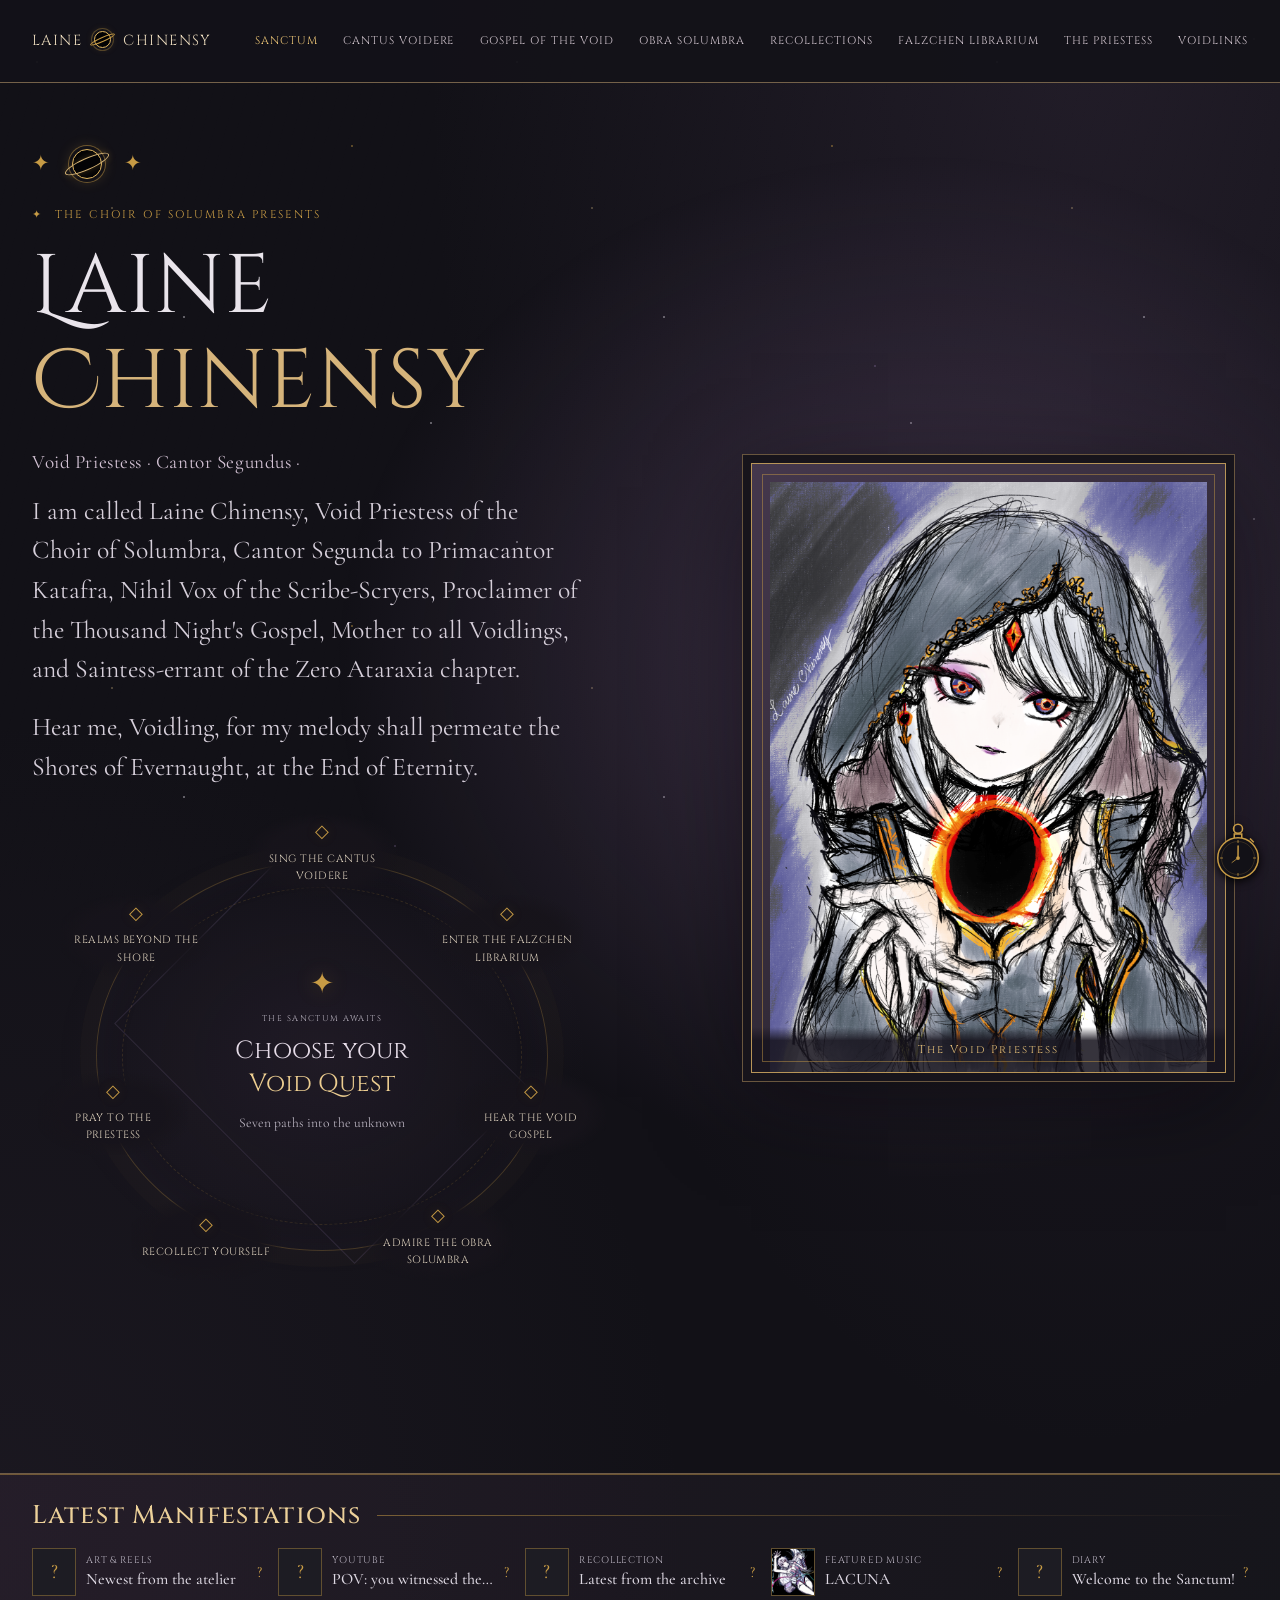
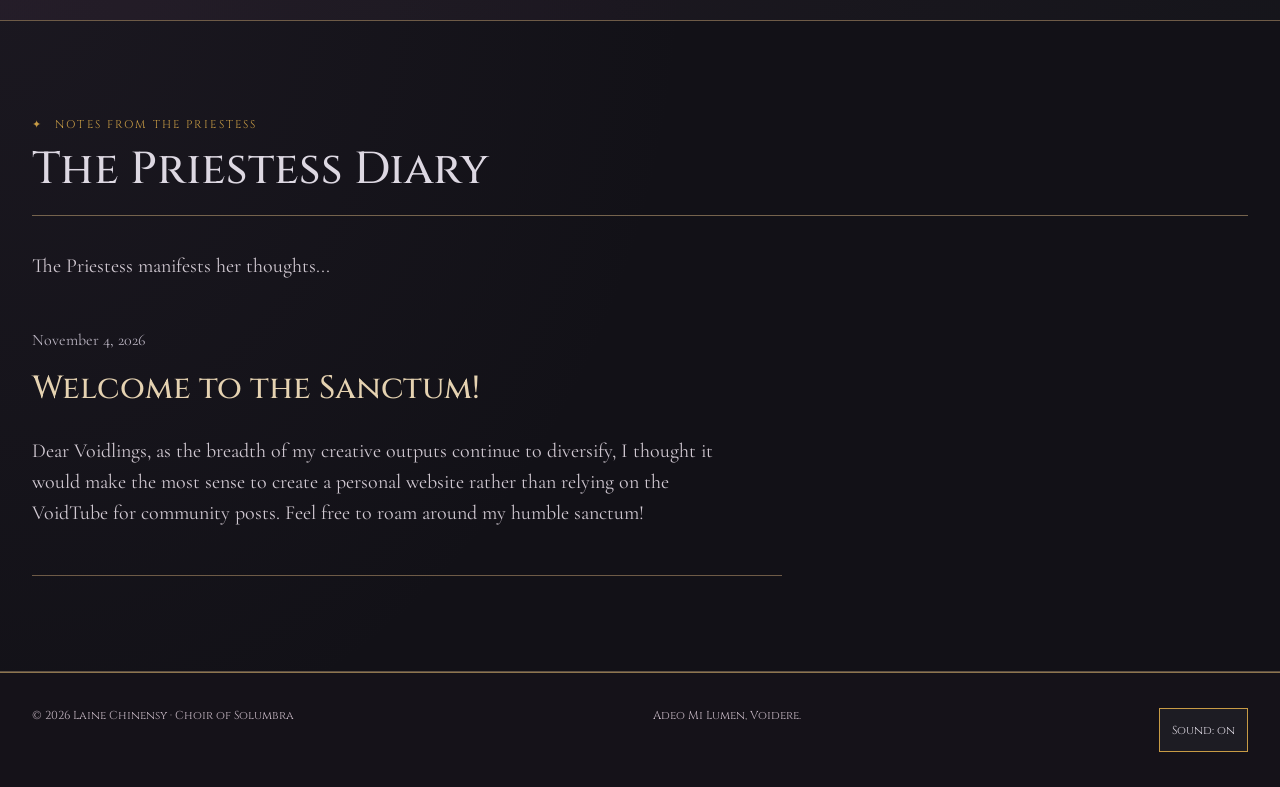
==== commit 7c05f9c9: "Update social embeds" ====
--- a/index.html
+++ b/index.html
@@ -61,7 +61,7 @@
             <div class="container latest-inner">
                 <h2 id="latest-heading">Latest Manifestations</h2>
                 <!-- latest-content:start -->
-                <div class="latest-entry" data-latest="instagram"><button class="latest-thumb" type="button" aria-label="Preview Art & reels" aria-haspopup="dialog"><span aria-hidden="true">?</span></button><a class="latest-item" href="https://www.instagram.com/reel/DfbPZDvzv7J/" target="_blank" rel="noopener noreferrer" data-preview-image="https://scontent-ord5-1.cdninstagram.com/v/t51.71878-15/893827104_1486808993304113_5795050343962034693_n.jpg?stp=dst-jpg_e35_tt6&amp;_nc_cat=109&amp;ccb=7-5&amp;_nc_sid=18de74&amp;efg=eyJlZmdfdGFnIjoiQ0xJUFMuYmVzdF9pbWFnZV91cmxnZW4uQzIifQ%3D%3D&amp;_nc_ohc=3DFyLkCnGlYQ7kNvwHg1pTd&amp;_nc_oc=AdpGo3NvvE9OAkJm_NzFjgoesgU0SF5y4Ubgh-gok7nwkFEAGb6ji1njRSMDP6iTRDA&amp;_nc_zt=23&amp;_nc_ht=scontent-ord5-1.cdninstagram.com&amp;edm=AFF3FJ0EAAAA&amp;_nc_gid=wrbzIozn85PW6T7papM1dw&amp;_nc_tpa=Q5bMBQK15NCxm1zjIHk1-et3vDWIu5KewJaDrdIrAd9J3kAGDJgWxfsbPUIf68mI5O4YvRXcL6OxEO1H9g&amp;oh=00_AQQp1tnQ6qcQmi-hzayOZwh-SMorbj8v2FiDPMVHKk9S3g&amp;oe=6AF5074B"><span class="latest-kind">Art &amp; reels</span><strong>Newest from the atelier</strong><span class="latest-arrow" aria-hidden="true">?</span></a></div>
+                <div class="latest-entry" data-latest="instagram"><button class="latest-thumb" type="button" aria-label="Preview Art & reels" aria-haspopup="dialog"><span aria-hidden="true">?</span></button><a class="latest-item" href="https://www.instagram.com/reel/DfbPZDvzv7J/" target="_blank" rel="noopener noreferrer" data-preview-image="https://scontent-ord5-1.cdninstagram.com/v/t51.71878-15/893827104_1486808993304113_5795050343962034693_n.jpg?stp=dst-jpg_e35_tt6&amp;_nc_cat=109&amp;ccb=7-5&amp;_nc_sid=18de74&amp;efg=eyJlZmdfdGFnIjoiQ0xJUFMuYmVzdF9pbWFnZV91cmxnZW4uQzMifQ%3D%3D&amp;_nc_ohc=3DFyLkCnGlYQ7kNvwE-BTQ7&amp;_nc_oc=AdquBcQz32Qz7Xiqt5y3humZDrwkNWRYtLymBoc5COst8RrFKtoSx_cjNYOGFtnPtYQ&amp;_nc_zt=23&amp;_nc_ht=scontent-ord5-1.cdninstagram.com&amp;edm=AFF3FJ0EAAAA&amp;_nc_gid=LQzyMO_cPjC-tcXIGbioOA&amp;_nc_tpa=Q5bMBQI7SO4G5XNLq2_LGETy9tmPA9WoJbQuWeDbPQbKCu1rpZQKqhWebH2NFpWHokgHFI57USKWfrrhjQ&amp;oh=00_AQSVEYkg--OOjnMHa9si9wZG2YrpSUUWwC4-jtWr1gD1lg&amp;oe=6AF5074B"><span class="latest-kind">Art &amp; reels</span><strong>Newest from the atelier</strong><span class="latest-arrow" aria-hidden="true">?</span></a></div>
                 <div class="latest-entry" data-latest="youtube"><button class="latest-thumb" type="button" aria-label="Preview YouTube" aria-haspopup="dialog"><span aria-hidden="true">?</span></button><a class="latest-item" href="https://www.youtube.com/watch?v=ID1aTR5fIEg" target="_blank" rel="noopener noreferrer" data-preview-image="https://i.ytimg.com/vi/ID1aTR5fIEg/hqdefault.jpg"><span class="latest-kind">YouTube</span><strong>POV: you witnessed the Voidcore priestess</strong><span class="latest-arrow" aria-hidden="true">?</span></a></div>
                 <div class="latest-entry" data-latest="recollection"><button class="latest-thumb" type="button" aria-label="Preview Recollection" aria-haspopup="dialog"><span aria-hidden="true">?</span></button><a class="latest-item" href="recollections.html" data-preview-image=""><span class="latest-kind">Recollection</span><strong>Latest from the archive</strong><span class="latest-arrow" aria-hidden="true">?</span></a></div>
                 <div class="latest-entry" data-latest="music"><button class="latest-thumb" type="button" aria-label="Preview Featured music" aria-haspopup="dialog"><span aria-hidden="true">?</span></button><a class="latest-item" href="music.html#featured-album" data-preview-image="images/Lacuna_album_cover.png"><span class="latest-kind">Featured music</span><strong>LACUNA</strong><span class="latest-arrow" aria-hidden="true">?</span></a></div>
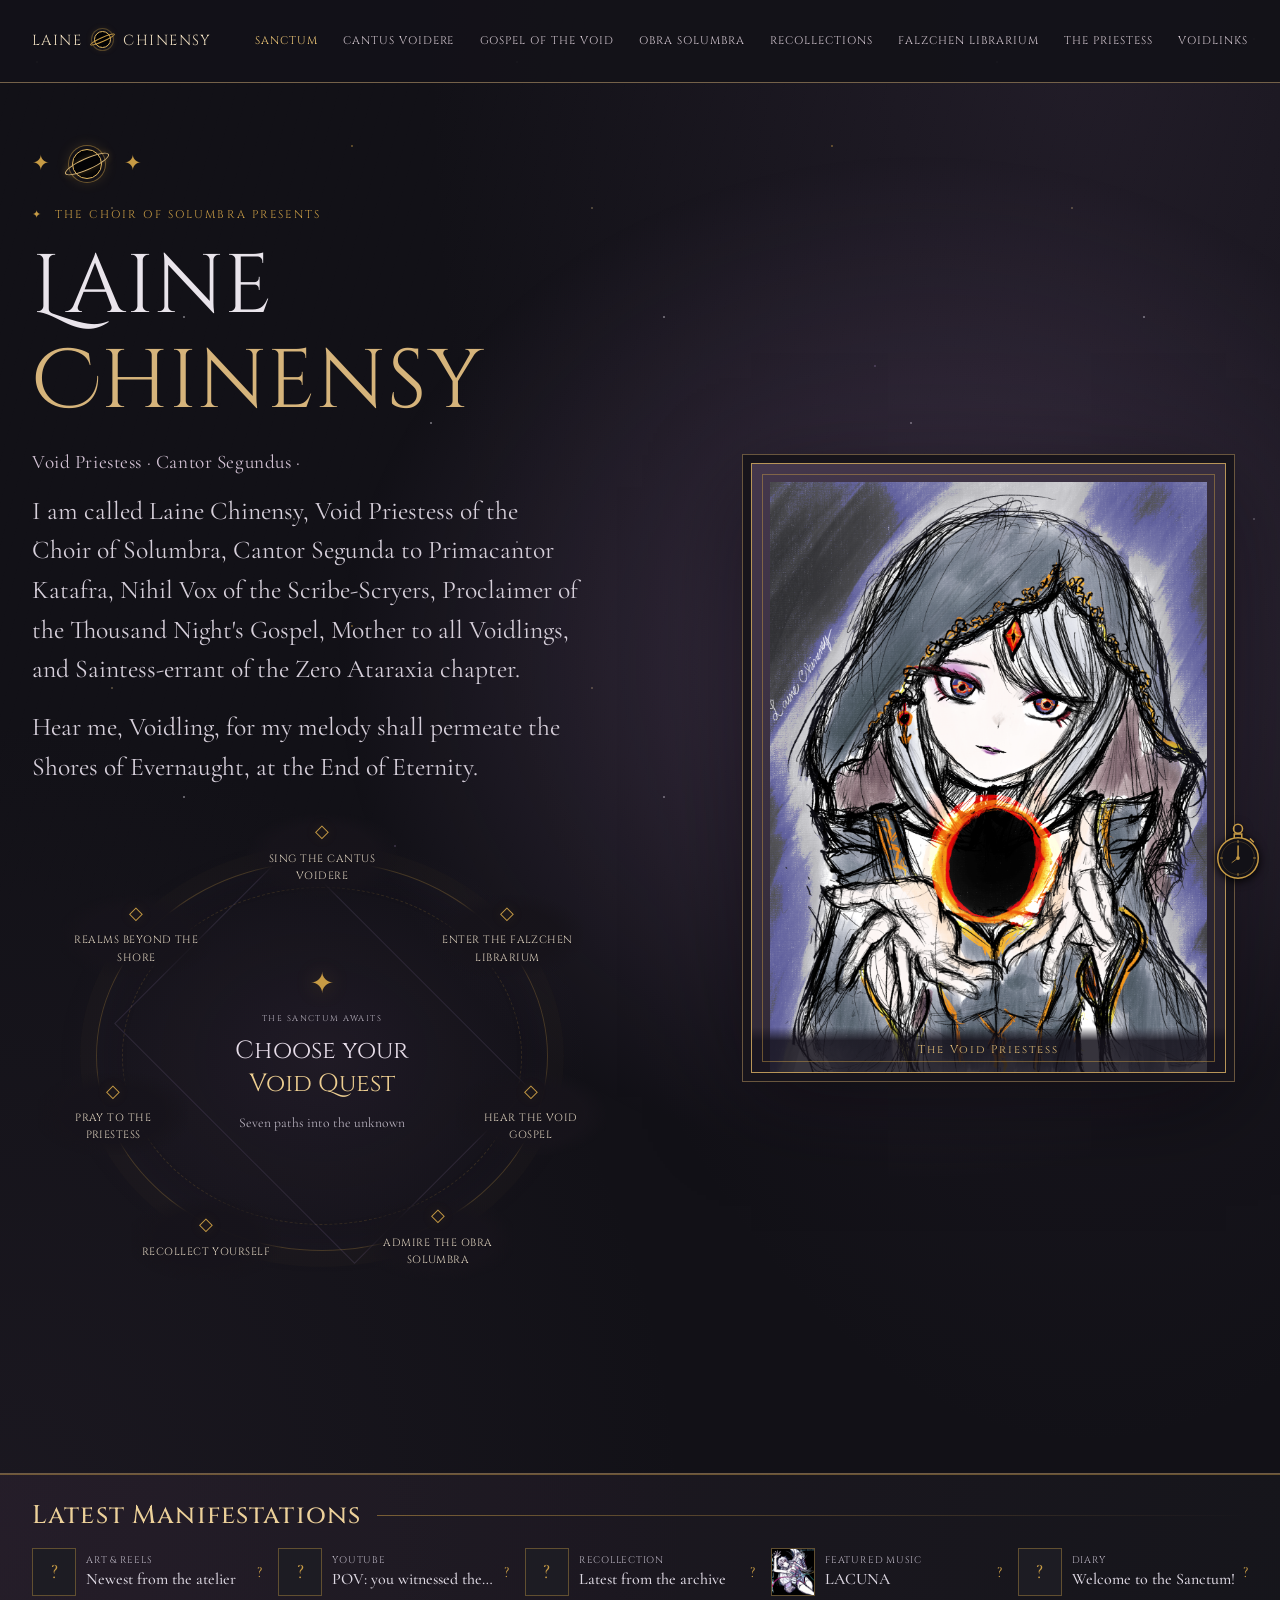
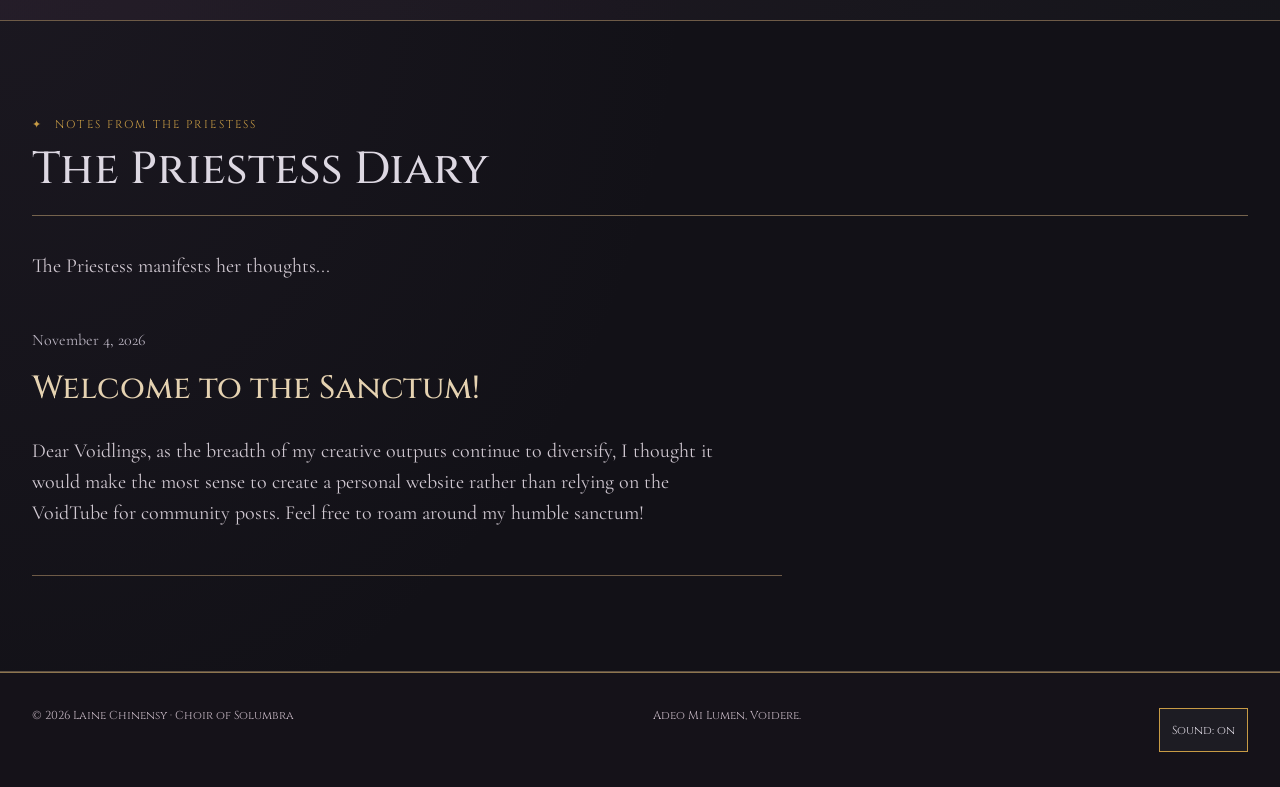
==== commit 7cb44cf3: "Update social embeds" ====
--- a/index.html
+++ b/index.html
@@ -61,7 +61,7 @@
             <div class="container latest-inner">
                 <h2 id="latest-heading">Latest Manifestations</h2>
                 <!-- latest-content:start -->
-                <div class="latest-entry" data-latest="instagram"><button class="latest-thumb" type="button" aria-label="Preview Art & reels" aria-haspopup="dialog"><span aria-hidden="true">?</span></button><a class="latest-item" href="https://www.instagram.com/reel/DfbPZDvzv7J/" target="_blank" rel="noopener noreferrer" data-preview-image="https://scontent-ord5-1.cdninstagram.com/v/t51.71878-15/893827104_1486808993304113_5795050343962034693_n.jpg?stp=dst-jpg_e35_tt6&amp;_nc_cat=109&amp;ccb=7-5&amp;_nc_sid=18de74&amp;efg=eyJlZmdfdGFnIjoiQ0xJUFMuYmVzdF9pbWFnZV91cmxnZW4uQzMifQ%3D%3D&amp;_nc_ohc=3DFyLkCnGlYQ7kNvwE-BTQ7&amp;_nc_oc=AdquBcQz32Qz7Xiqt5y3humZDrwkNWRYtLymBoc5COst8RrFKtoSx_cjNYOGFtnPtYQ&amp;_nc_zt=23&amp;_nc_ht=scontent-ord5-1.cdninstagram.com&amp;edm=AFF3FJ0EAAAA&amp;_nc_gid=LQzyMO_cPjC-tcXIGbioOA&amp;_nc_tpa=Q5bMBQI7SO4G5XNLq2_LGETy9tmPA9WoJbQuWeDbPQbKCu1rpZQKqhWebH2NFpWHokgHFI57USKWfrrhjQ&amp;oh=00_AQSVEYkg--OOjnMHa9si9wZG2YrpSUUWwC4-jtWr1gD1lg&amp;oe=6AF5074B"><span class="latest-kind">Art &amp; reels</span><strong>Newest from the atelier</strong><span class="latest-arrow" aria-hidden="true">?</span></a></div>
+                <div class="latest-entry" data-latest="instagram"><button class="latest-thumb" type="button" aria-label="Preview Art & reels" aria-haspopup="dialog"><span aria-hidden="true">?</span></button><a class="latest-item" href="https://www.instagram.com/reel/DfbPZDvzv7J/" target="_blank" rel="noopener noreferrer" data-preview-image="https://scontent-ord5-1.cdninstagram.com/v/t51.71878-15/893827104_1486808993304113_5795050343962034693_n.jpg?stp=dst-jpg_e35_tt6&amp;_nc_cat=109&amp;ccb=7-5&amp;_nc_sid=18de74&amp;efg=eyJlZmdfdGFnIjoiQ0xJUFMuYmVzdF9pbWFnZV91cmxnZW4uQzMifQ%3D%3D&amp;_nc_ohc=3DFyLkCnGlYQ7kNvwHSL7vP&amp;_nc_oc=AdpyuylWl0ztSKB2GsTYNfLiuv6CbXUhbCOvPmG_2FKaaFG_sKJTcECF46wy7OhhHsQ&amp;_nc_zt=23&amp;_nc_ht=scontent-ord5-1.cdninstagram.com&amp;edm=AFF3FJ0EAAAA&amp;_nc_gid=-adfWPegWgODyWzcmalBeA&amp;_nc_tpa=Q5bMBQIYzWMX4w7aQuSA2w1in0vw4QJeuxAFmCe5PgK2O9FDXPB-12oh6du9ipkZMGptRSmvoIvqwgRhrw&amp;oh=00_AQSSSCWrgaNoo9BA5E7tc3VCRMQe8mdoVrZ1j5Ym82mN1Q&amp;oe=6AF53F8B"><span class="latest-kind">Art &amp; reels</span><strong>Newest from the atelier</strong><span class="latest-arrow" aria-hidden="true">?</span></a></div>
                 <div class="latest-entry" data-latest="youtube"><button class="latest-thumb" type="button" aria-label="Preview YouTube" aria-haspopup="dialog"><span aria-hidden="true">?</span></button><a class="latest-item" href="https://www.youtube.com/watch?v=ID1aTR5fIEg" target="_blank" rel="noopener noreferrer" data-preview-image="https://i.ytimg.com/vi/ID1aTR5fIEg/hqdefault.jpg"><span class="latest-kind">YouTube</span><strong>POV: you witnessed the Voidcore priestess</strong><span class="latest-arrow" aria-hidden="true">?</span></a></div>
                 <div class="latest-entry" data-latest="recollection"><button class="latest-thumb" type="button" aria-label="Preview Recollection" aria-haspopup="dialog"><span aria-hidden="true">?</span></button><a class="latest-item" href="recollections.html" data-preview-image=""><span class="latest-kind">Recollection</span><strong>Latest from the archive</strong><span class="latest-arrow" aria-hidden="true">?</span></a></div>
                 <div class="latest-entry" data-latest="music"><button class="latest-thumb" type="button" aria-label="Preview Featured music" aria-haspopup="dialog"><span aria-hidden="true">?</span></button><a class="latest-item" href="music.html#featured-album" data-preview-image="images/Lacuna_album_cover.png"><span class="latest-kind">Featured music</span><strong>LACUNA</strong><span class="latest-arrow" aria-hidden="true">?</span></a></div>
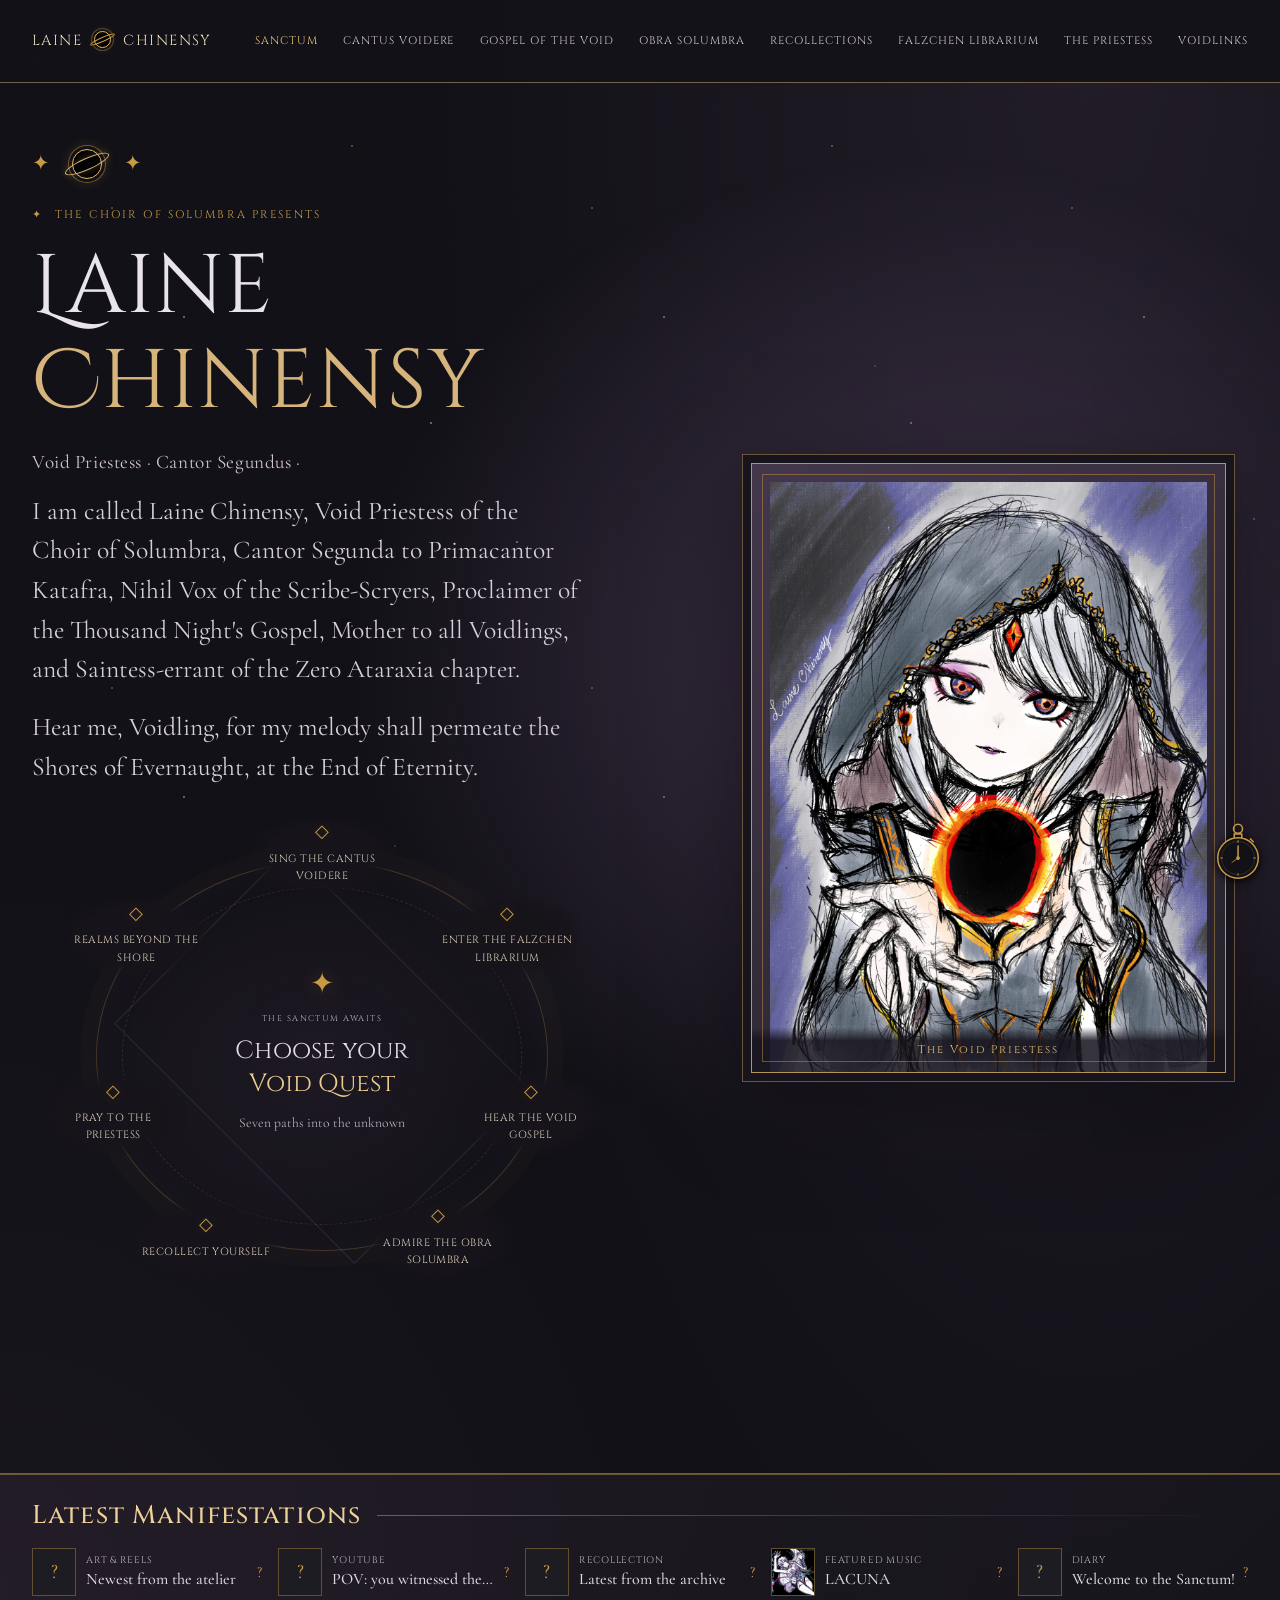
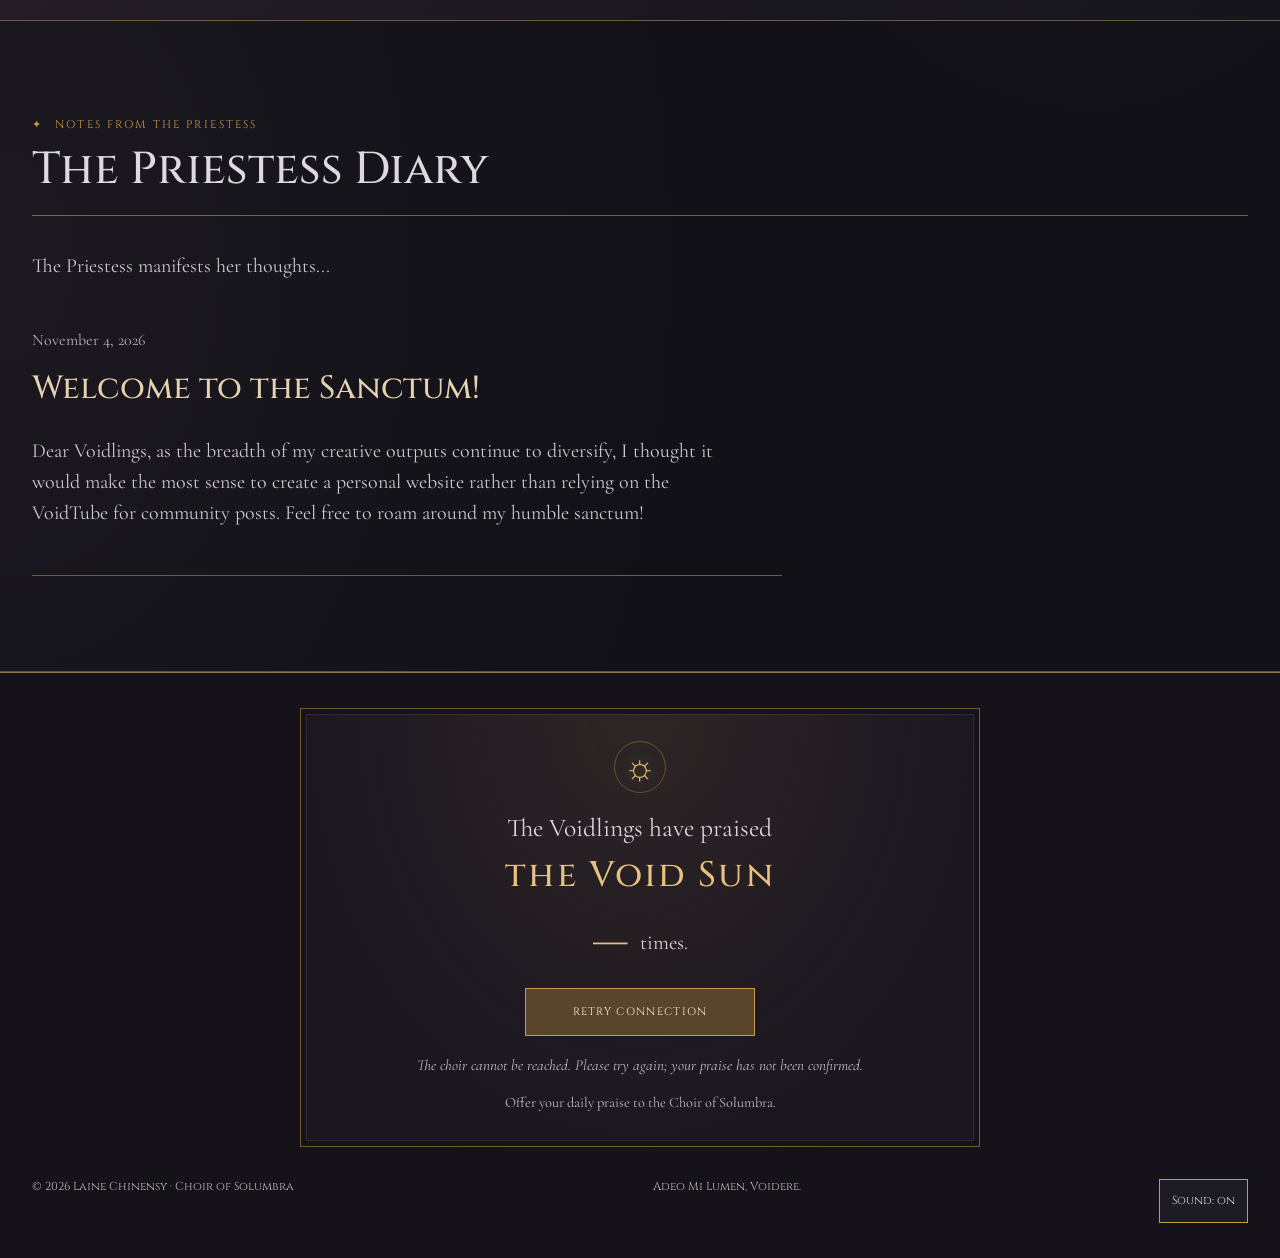
==== commit db22cac9: "Refine cursor, add daily praise, and rebuild Kuromega encounter" ====
--- a/index.html
+++ b/index.html
@@ -87,12 +87,25 @@
         </section>
     </main>
     <footer class="site-footer">
+        <div class="voidling-counter" data-voidling-counter>
+            <span class="voidling-counter-seal" aria-hidden="true">&#9788;</span>
+            <p class="voidling-counter-invocation">The Voidlings have praised<br><strong>the Void Sun</strong></p>
+            <div class="voidling-counter-value" data-counter-value>
+                <span class="voidling-counter-placeholder" data-counter-placeholder aria-hidden="true">&mdash;</span>
+                <span class="voidling-counter-times">times.</span>
+            </div>
+            <button class="btn primary voidling-praise" type="button" data-praise-button disabled>Praise the Void Sun</button>
+            <p class="voidling-counter-status" data-counter-status role="status">The choir is gathering&hellip;</p>
+            <p class="voidling-counter-note">Offer your daily praise to the Choir of Solumbra.</p>
+            <noscript><p class="voidling-counter-note">Enable JavaScript to offer praise and reveal the count.</p></noscript>
+        </div>
         <div class="container footer-inner"><span>© <span data-year>2026</span> Laine Chinensy · Choir of
                 Solumbra</span><span>Adeo Mi Lumen, Voidere.</span></div>
     </footer>
     <dialog class="latest-dialog" aria-labelledby="latest-preview-title"><button class="latest-close" type="button" aria-label="Close preview">?</button><div class="latest-preview-media"></div><p class="eyebrow" id="latest-preview-kind"></p><h2 id="latest-preview-title"></h2><p id="latest-preview-excerpt"></p><a class="btn" id="latest-preview-link">Open full content ?</a></dialog>
     <script src="js/latest.js" defer></script>
     <script src="js/hero-hints.js" defer></script>
+    <script src="js/praise-config.js" defer></script>
     <script src="js/main.js" defer></script>
 </body>
 
--- a/css/style.css
+++ b/css/style.css
@@ -78,20 +78,35 @@
 .brand .brand-black-hole::after{content:'';position:absolute;inset:5px -6px;border:1px solid var(--gold);border-radius:50%;transform:rotate(-24deg)}
 .brand .brand-name{padding:0;color:inherit}
 
-/* A gold spearhead cursor, anchored at its tip, and short-lived click rings. */
-.cursor-halo,.cursor-ripple{position:fixed;pointer-events:none;z-index:1000;display:none}
+/* Browser-rendered spearhead: no hidden system cursor or mousemove rendering. */
+@media(hover:hover) and (pointer:fine){
+  body{cursor:url('../images/gold-cursor.svg') 2 2,auto}
+  a[href],button,summary,[role="button"]{cursor:url('../images/gold-cursor.svg') 2 2,pointer}
+  p,h1,h2,h3,h4,h5,h6,blockquote,figcaption,input,textarea,[contenteditable="true"]{cursor:text}
+  a[href] *,button *,summary *,[role="button"] *{cursor:inherit}
+  select,iframe{cursor:auto}
+  :disabled,[aria-disabled="true"]{cursor:not-allowed}
+}
+.cursor-ripple{position:fixed;pointer-events:none;z-index:1000;display:none}
 @media(hover:hover) and (pointer:fine) and (prefers-reduced-motion:no-preference){
-  .custom-cursor-active,.custom-cursor-active *{cursor:none!important}
-  .cursor-halo{display:block;top:0;left:0;opacity:0;filter:drop-shadow(0 1px 2px #000) drop-shadow(0 0 4px #c79b4550)}
-  .cursor-halo.is-visible{opacity:1}
-  .cursor-halo::before,.cursor-halo::after{content:'';position:absolute;left:0;top:0;width:22px;height:30px;clip-path:polygon(0 0,100% 63%,57% 69%,34% 100%);transform-origin:0 0;transition:transform .16s,background .16s}
-  .cursor-halo::before{background:#e3b963}
-  .cursor-halo::after{left:3px;top:5px;width:15px;height:20px;background:#211923}
-  .cursor-halo.is-interactive::before{transform:scale(1.12);background:#ffe0a0}
-  .cursor-halo.is-interactive::after{transform:scale(1.12);background:#59452b}
   .cursor-ripple{display:block;width:32px;height:32px;border:1px solid #e6c17f;border-radius:50%;animation:gold-cursor-ripple .55s ease-out forwards}
 }
 @keyframes gold-cursor-ripple{from{opacity:.65;transform:translate(-50%,-50%) scale(.45)}to{opacity:0;transform:translate(-50%,-50%) scale(2.3)}}
+
+/* A prominent offering to the Void Sun, above the footer credits. */
+.voidling-counter{position:relative;display:flex;flex-direction:column;align-items:center;gap:14px;margin:0 auto 32px;padding:32px 22px;width:min(680px,calc(100% - 36px));border:1px solid #c79b4580;background:radial-gradient(ellipse at 50% 0%,#c79b451c,transparent 70%),#1b1721;box-shadow:inset 0 0 0 5px #151219,inset 0 0 0 6px #c79b4525;text-align:center;color:var(--gold)}
+.voidling-counter-seal{display:grid;place-items:center;width:52px;height:52px;border:1px solid #c79b4566;border-radius:50%;font-size:2.2rem;line-height:1;color:#e6c17f;text-shadow:0 0 16px #c79b4560}
+.voidling-counter-invocation{margin:0;font-size:clamp(1.2rem,3vw,1.6rem);line-height:1.65;color:#ded3df}
+.voidling-counter-invocation strong{font:500 clamp(1.55rem,4vw,2.2rem)/1.5 'Cinzel',serif;color:#e6c17f;letter-spacing:.06em}
+.voidling-counter-value{display:flex;align-items:center;justify-content:center;gap:12px;min-height:54px;width:100%}
+.voidling-counter-placeholder{font:2.7rem/1 'Cinzel',serif;color:#e6c17f}
+.voidling-counter-times{font-size:1.3rem;color:#ded3df}
+.voidling-praise{min-width:230px;min-height:48px;margin:4px 0;justify-content:center}
+.voidling-praise:disabled{opacity:.65;cursor:default}
+.voidling-counter img{height:48px;width:auto;max-width:75%;image-rendering:auto}
+.voidling-counter img[hidden],.voidling-counter [hidden]{display:none}
+.voidling-counter-status{margin:0;font-size:.95rem;font-style:italic;color:#c7b8c4}
+.voidling-counter-note{font-size:.9rem;color:#c7b8c4;margin:0;line-height:1.5}
 
 /* A silent idle encounter; the page beneath remains in place and usable. */
 .kuromega-counter{position:fixed;right:18px;bottom:18px;z-index:1001;width:48px;height:60px;color:var(--gold);pointer-events:none;filter:drop-shadow(0 2px 5px #000)}
@@ -107,26 +122,40 @@
 .kuromega-encounter[data-stage="2"] .kuromega-shadow{transform:translateY(-15%);opacity:.8}
 .kuromega-encounter[data-stage="3"] .kuromega-stars{opacity:0}
 .kuromega-encounter[data-stage="3"] .kuromega-shadow{transform:translateY(0);opacity:1}
-.kuromega-silhouette{position:absolute;left:-60vw;top:-8vh;width:180vw;height:70vh;opacity:0;pointer-events:none;filter:drop-shadow(0 0 16px #9982b730)}
-.kuromega-silhouette::before{content:'';position:absolute;inset:0;background:linear-gradient(165deg,#050309 20%,#171020 55%,#030205 80%);clip-path:polygon(0 35%,18% 28%,28% 8%,31% 26%,46% 17%,58% 24%,75% 10%,69% 31%,91% 36%,100% 47%,88% 58%,73% 55%,62% 78%,60% 57%,45% 63%,34% 91%,35% 59%,20% 54%,5% 68%,12% 47%)}
+.kuromega-silhouette{position:absolute;left:-28vw;top:-30vh;width:155vw;height:155vh;opacity:0;pointer-events:none;background:url('../images/kuromega-maw.svg') center/cover no-repeat;filter:blur(1px);mask-image:radial-gradient(ellipse at 56% 50%,#000 15%,#000b 45%,transparent 73%)}
+.kuromega-fog{position:absolute;inset:-15%;pointer-events:none;opacity:.35;transition:opacity 8s ease;overflow:hidden}
+.kuromega-fog::before,.kuromega-fog::after{content:'';position:absolute;inset:-10%;background:radial-gradient(ellipse at 12% 30%,#69607130,transparent 42%),radial-gradient(ellipse at 72% 64%,#4f465a38,transparent 45%),radial-gradient(ellipse at 42% 80%,#08060ee8,transparent 58%),linear-gradient(115deg,#030207e8,transparent 48%,#040209dd);opacity:.85}
+.kuromega-fog::after{background:radial-gradient(ellipse at 65% 15%,#75687c28,transparent 48%),radial-gradient(ellipse at 32% 65%,#92839721,transparent 42%),linear-gradient(20deg,#020106e8,transparent 52%,#020106b0);transform:scale(1.1)}
+.kuromega-encounter[data-stage="2"] .kuromega-fog{opacity:.65}
+.kuromega-encounter[data-stage="3"] .kuromega-fog{opacity:1}
+.kuromega-copy{z-index:1}
+.kuromega-secret{display:flex;justify-content:flex-end;margin-top:26px;padding-right:8px}
+.kuromega-summon{display:grid;place-items:center;width:44px;height:44px;padding:6px;border:0;background:transparent;color:#08060d;opacity:.65;transition:opacity .2s,color .2s}
+.kuromega-summon svg{width:30px;height:30px}
+.kuromega-summon:hover,.kuromega-summon:focus-visible{color:#50405f;opacity:1}
 @media(prefers-reduced-motion:no-preference){
   .kuromega-counter[data-stage="3"] .watch-hand{transform-box:view-box;transform-origin:32px 48px;animation:kuromega-watch-reverse 8s ease-out forwards}
   .kuromega-encounter[data-stage="3"] .kuromega-stars{transform-origin:50% 15%;animation:kuromega-swallow-stars 10s ease-in forwards}
   .kuromega-encounter[data-stage="3"] .kuromega-silhouette{animation:kuromega-passage 24s ease-in-out forwards}
+  .kuromega-fog::before{animation:kuromega-fog-drift 22s ease-in-out infinite alternate}
+  .kuromega-fog::after{animation:kuromega-fog-drift 31s ease-in-out -9s infinite alternate-reverse}
+  body.kuromega-passing>.site-header,body.kuromega-passing>main,body.kuromega-passing>.site-footer{animation:kuromega-tremor .7s linear 3s 20}
 }
 @keyframes kuromega-watch-reverse{from{transform:rotate(360deg)}to{transform:rotate(-450deg)}}
 @keyframes kuromega-swallow-stars{0%{opacity:.25;transform:scale(1)}60%{opacity:.15}100%{opacity:0;transform:scale(.08)}}
-@keyframes kuromega-passage{0%{opacity:0;transform:translate(-15vw,-20vh) rotate(-8deg)}25%{opacity:.65}65%{opacity:.8}100%{opacity:0;transform:translate(75vw,30vh) rotate(8deg)}}
+@keyframes kuromega-passage{0%{opacity:0;transform:translate(-28vw,-8vh) scale(1.12) rotate(-9deg)}24%{opacity:.5}52%{opacity:.85;transform:translate(0,3vh) scale(1.25) rotate(-5deg)}72%{opacity:.55}100%{opacity:0;transform:translate(45vw,9vh) scale(1.4) rotate(2deg)}}
+@keyframes kuromega-fog-drift{from{transform:translate(-4%,-2%) scale(1.04)}to{transform:translate(5%,3%) scale(1.12)}}
+@keyframes kuromega-tremor{0%,100%{translate:0 0}12%{translate:-3px 1px}25%{translate:2px -2px}37%{translate:-1px 3px}50%{translate:4px 0}62%{translate:-3px -2px}75%{translate:1px 2px}87%{translate:-2px -1px}}
 @keyframes kuromega-arrive{from{opacity:0}to{opacity:1}}
-@media(prefers-reduced-motion:reduce){.kuromega-encounter{animation:none;background:#080710e8}.kuromega-stars,.kuromega-shadow{display:none}}
+@media(prefers-reduced-motion:reduce){.kuromega-encounter{animation:none;background:#080710e8}.kuromega-stars,.kuromega-shadow{display:none}.kuromega-fog{transition:none}.kuromega-encounter[data-stage="3"] .kuromega-silhouette{opacity:.65}}
 
 /* A quiet, one-time entrance as content reaches the viewport. */
 @media(prefers-reduced-motion:no-preference){
-  .scroll-reveal{animation:content-scroll-reveal .7s cubic-bezier(.2,.65,.3,1) both}
+  .scroll-reveal{animation:content-scroll-reveal .35s cubic-bezier(.2,.65,.3,1) both}
   .scroll-reveal:focus-within{animation:none}
 }
 @keyframes content-scroll-reveal{
-  from{opacity:0;translate:0 18px}
+  from{opacity:0;translate:0 10px}
   to{opacity:1;translate:0 0}
 }
 @media print{.scroll-reveal{animation:none!important}}
@@ -150,9 +179,9 @@
 @keyframes ambient-star-drift{to{transform:translateY(-480px)}}
 @media print{.ambient-stars{display:none}}
 
-/* Give each newly requested batch a slower, gently staggered entrance. */
+/* Briefly stagger each newly requested batch without delaying the content. */
 @media(prefers-reduced-motion:no-preference){
-  .load-more-reveal{animation:content-scroll-reveal 1.1s cubic-bezier(.2,.65,.3,1) var(--reveal-delay,0ms) backwards}
+  .load-more-reveal{animation:content-scroll-reveal .4s cubic-bezier(.2,.65,.3,1) var(--reveal-delay,0ms) backwards}
   .load-more-reveal:focus-within{animation:none}
 }
 @media print{.load-more-reveal{animation:none!important}}
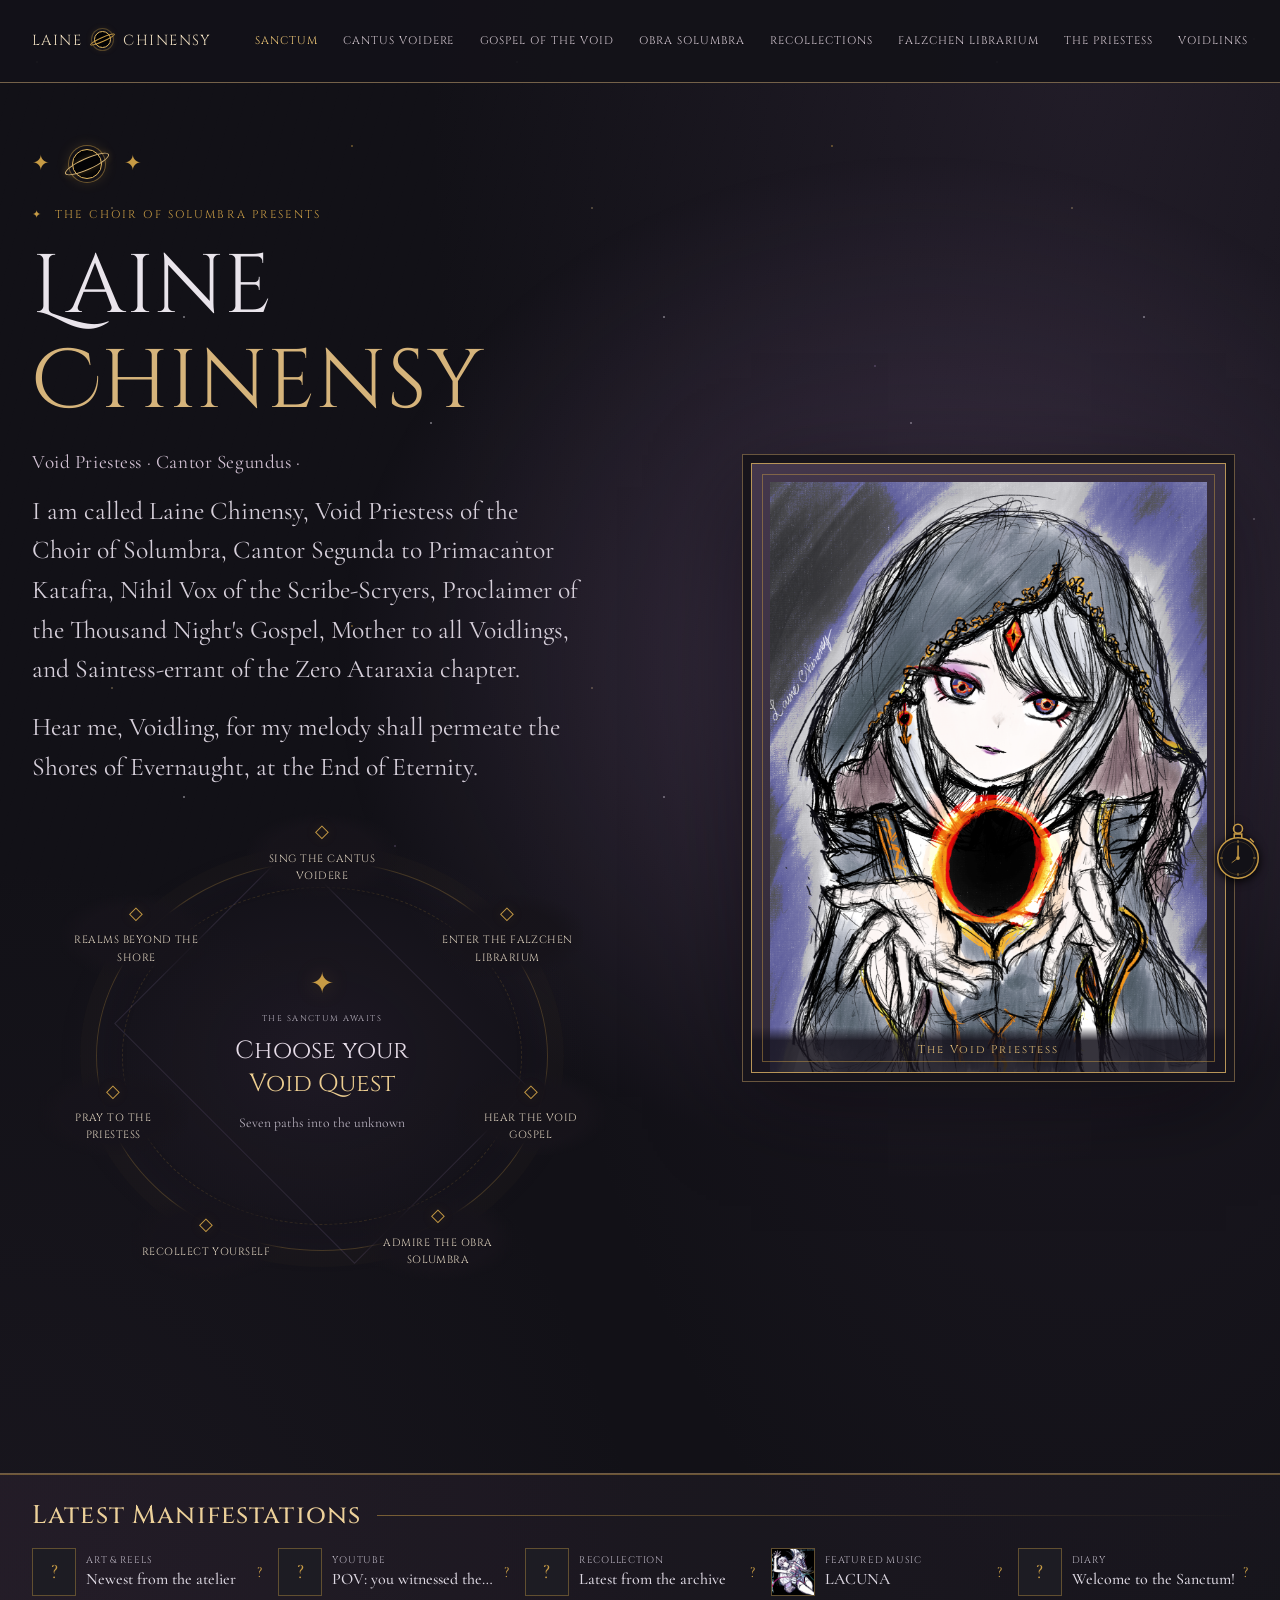
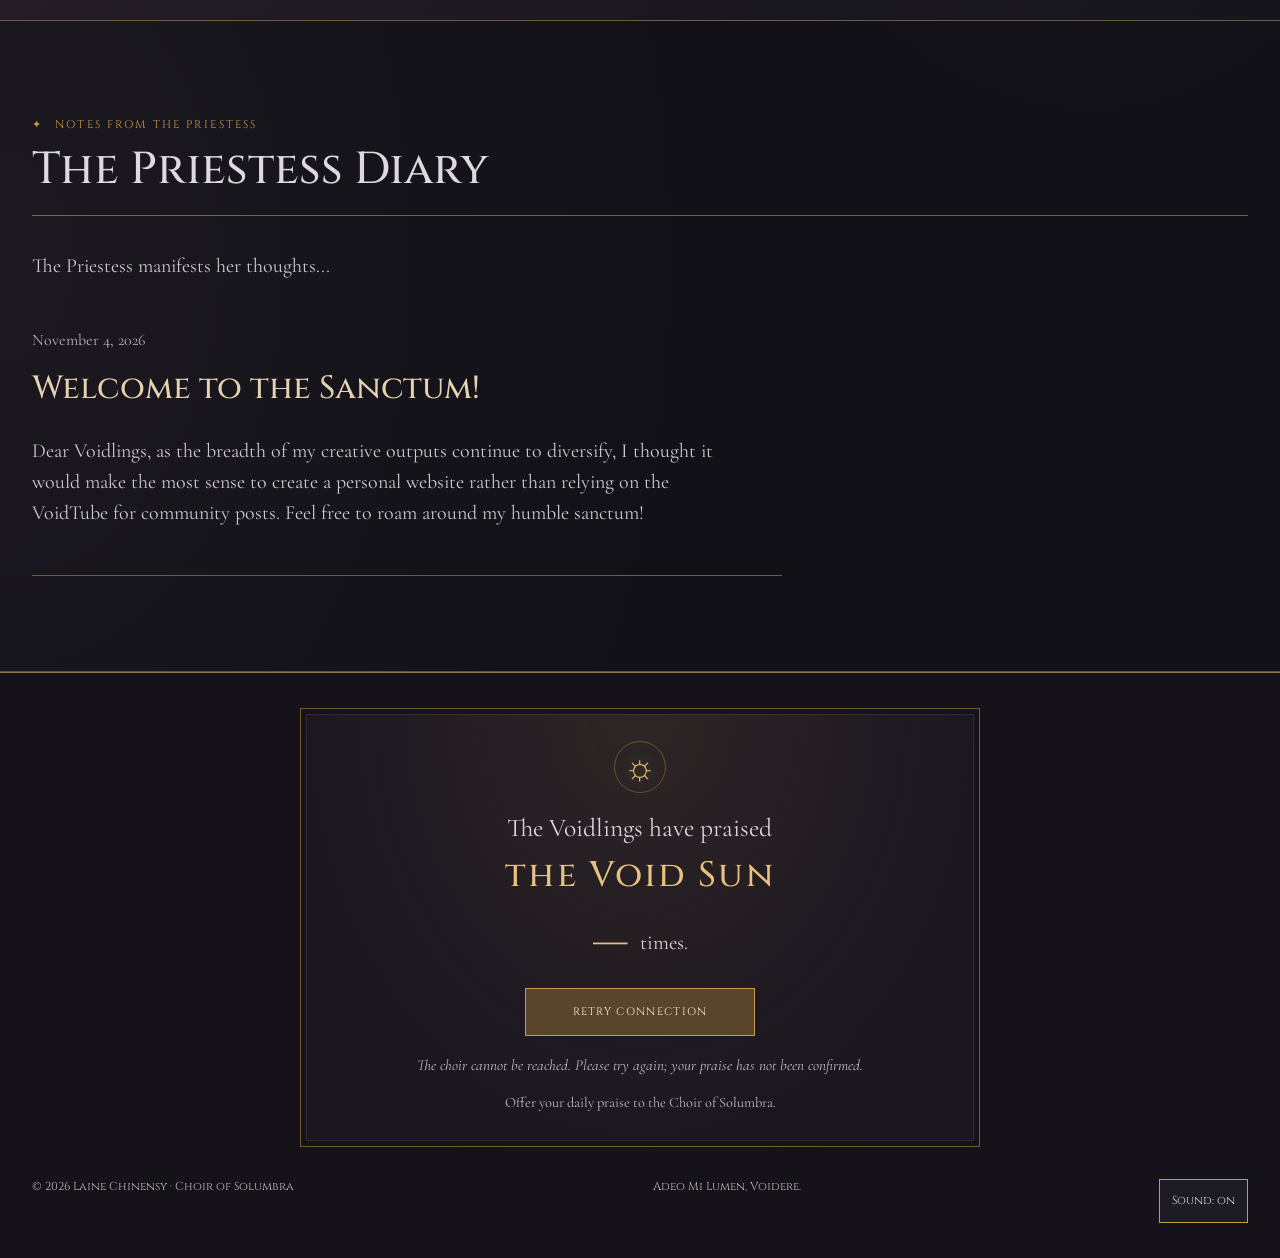
==== commit fd43fe18: "Update social embeds" ====
--- a/index.html
+++ b/index.html
@@ -61,7 +61,7 @@
             <div class="container latest-inner">
                 <h2 id="latest-heading">Latest Manifestations</h2>
                 <!-- latest-content:start -->
-                <div class="latest-entry" data-latest="instagram"><button class="latest-thumb" type="button" aria-label="Preview Art & reels" aria-haspopup="dialog"><span aria-hidden="true">?</span></button><a class="latest-item" href="https://www.instagram.com/reel/DfbPZDvzv7J/" target="_blank" rel="noopener noreferrer" data-preview-image="https://scontent-ord5-1.cdninstagram.com/v/t51.71878-15/893827104_1486808993304113_5795050343962034693_n.jpg?stp=dst-jpg_e35_tt6&amp;_nc_cat=109&amp;ccb=7-5&amp;_nc_sid=18de74&amp;efg=eyJlZmdfdGFnIjoiQ0xJUFMuYmVzdF9pbWFnZV91cmxnZW4uQzMifQ%3D%3D&amp;_nc_ohc=3DFyLkCnGlYQ7kNvwHSL7vP&amp;_nc_oc=AdpyuylWl0ztSKB2GsTYNfLiuv6CbXUhbCOvPmG_2FKaaFG_sKJTcECF46wy7OhhHsQ&amp;_nc_zt=23&amp;_nc_ht=scontent-ord5-1.cdninstagram.com&amp;edm=AFF3FJ0EAAAA&amp;_nc_gid=-adfWPegWgODyWzcmalBeA&amp;_nc_tpa=Q5bMBQIYzWMX4w7aQuSA2w1in0vw4QJeuxAFmCe5PgK2O9FDXPB-12oh6du9ipkZMGptRSmvoIvqwgRhrw&amp;oh=00_AQSSSCWrgaNoo9BA5E7tc3VCRMQe8mdoVrZ1j5Ym82mN1Q&amp;oe=6AF53F8B"><span class="latest-kind">Art &amp; reels</span><strong>Newest from the atelier</strong><span class="latest-arrow" aria-hidden="true">?</span></a></div>
+                <div class="latest-entry" data-latest="instagram"><button class="latest-thumb" type="button" aria-label="Preview Art & reels" aria-haspopup="dialog"><span aria-hidden="true">?</span></button><a class="latest-item" href="https://www.instagram.com/reel/DfbPZDvzv7J/" target="_blank" rel="noopener noreferrer" data-preview-image="https://scontent-iad6-1.cdninstagram.com/v/t51.71878-15/893827104_1486808993304113_5795050343962034693_n.jpg?stp=dst-jpg_e35_tt6&amp;_nc_cat=109&amp;ccb=7-5&amp;_nc_sid=18de74&amp;efg=eyJlZmdfdGFnIjoiQ0xJUFMuYmVzdF9pbWFnZV91cmxnZW4uQzMifQ%3D%3D&amp;_nc_ohc=3DFyLkCnGlYQ7kNvwFCMdb4&amp;_nc_oc=AdqNh4xbq4--dgDUobm9XWZfTLsYxszy7afmYp3HKpa1_-c7R3yFUdRF4YN_jJ_XIrM&amp;_nc_zt=23&amp;_nc_ht=scontent-iad6-1.cdninstagram.com&amp;edm=AFF3FJ0EAAAA&amp;_nc_gid=SKkTXQcPgTFbGBpjNW1aHQ&amp;_nc_tpa=Q5bMBQKz475dY5qMi_NHZbEicte-0RdJBF4EmHU_xbUnbuGBmXwMUxetxTrVKMjHjDaGiJ7sai_TrWIALg&amp;oh=00_AQQJrETRmWOcZ9EbBMD3i1YTnn_b4yk4rUSY1SXnMmcdVA&amp;oe=6AF53F8B"><span class="latest-kind">Art &amp; reels</span><strong>Newest from the atelier</strong><span class="latest-arrow" aria-hidden="true">?</span></a></div>
                 <div class="latest-entry" data-latest="youtube"><button class="latest-thumb" type="button" aria-label="Preview YouTube" aria-haspopup="dialog"><span aria-hidden="true">?</span></button><a class="latest-item" href="https://www.youtube.com/watch?v=ID1aTR5fIEg" target="_blank" rel="noopener noreferrer" data-preview-image="https://i.ytimg.com/vi/ID1aTR5fIEg/hqdefault.jpg"><span class="latest-kind">YouTube</span><strong>POV: you witnessed the Voidcore priestess</strong><span class="latest-arrow" aria-hidden="true">?</span></a></div>
                 <div class="latest-entry" data-latest="recollection"><button class="latest-thumb" type="button" aria-label="Preview Recollection" aria-haspopup="dialog"><span aria-hidden="true">?</span></button><a class="latest-item" href="recollections.html" data-preview-image=""><span class="latest-kind">Recollection</span><strong>Latest from the archive</strong><span class="latest-arrow" aria-hidden="true">?</span></a></div>
                 <div class="latest-entry" data-latest="music"><button class="latest-thumb" type="button" aria-label="Preview Featured music" aria-haspopup="dialog"><span aria-hidden="true">?</span></button><a class="latest-item" href="music.html#featured-album" data-preview-image="images/Lacuna_album_cover.png"><span class="latest-kind">Featured music</span><strong>LACUNA</strong><span class="latest-arrow" aria-hidden="true">?</span></a></div>
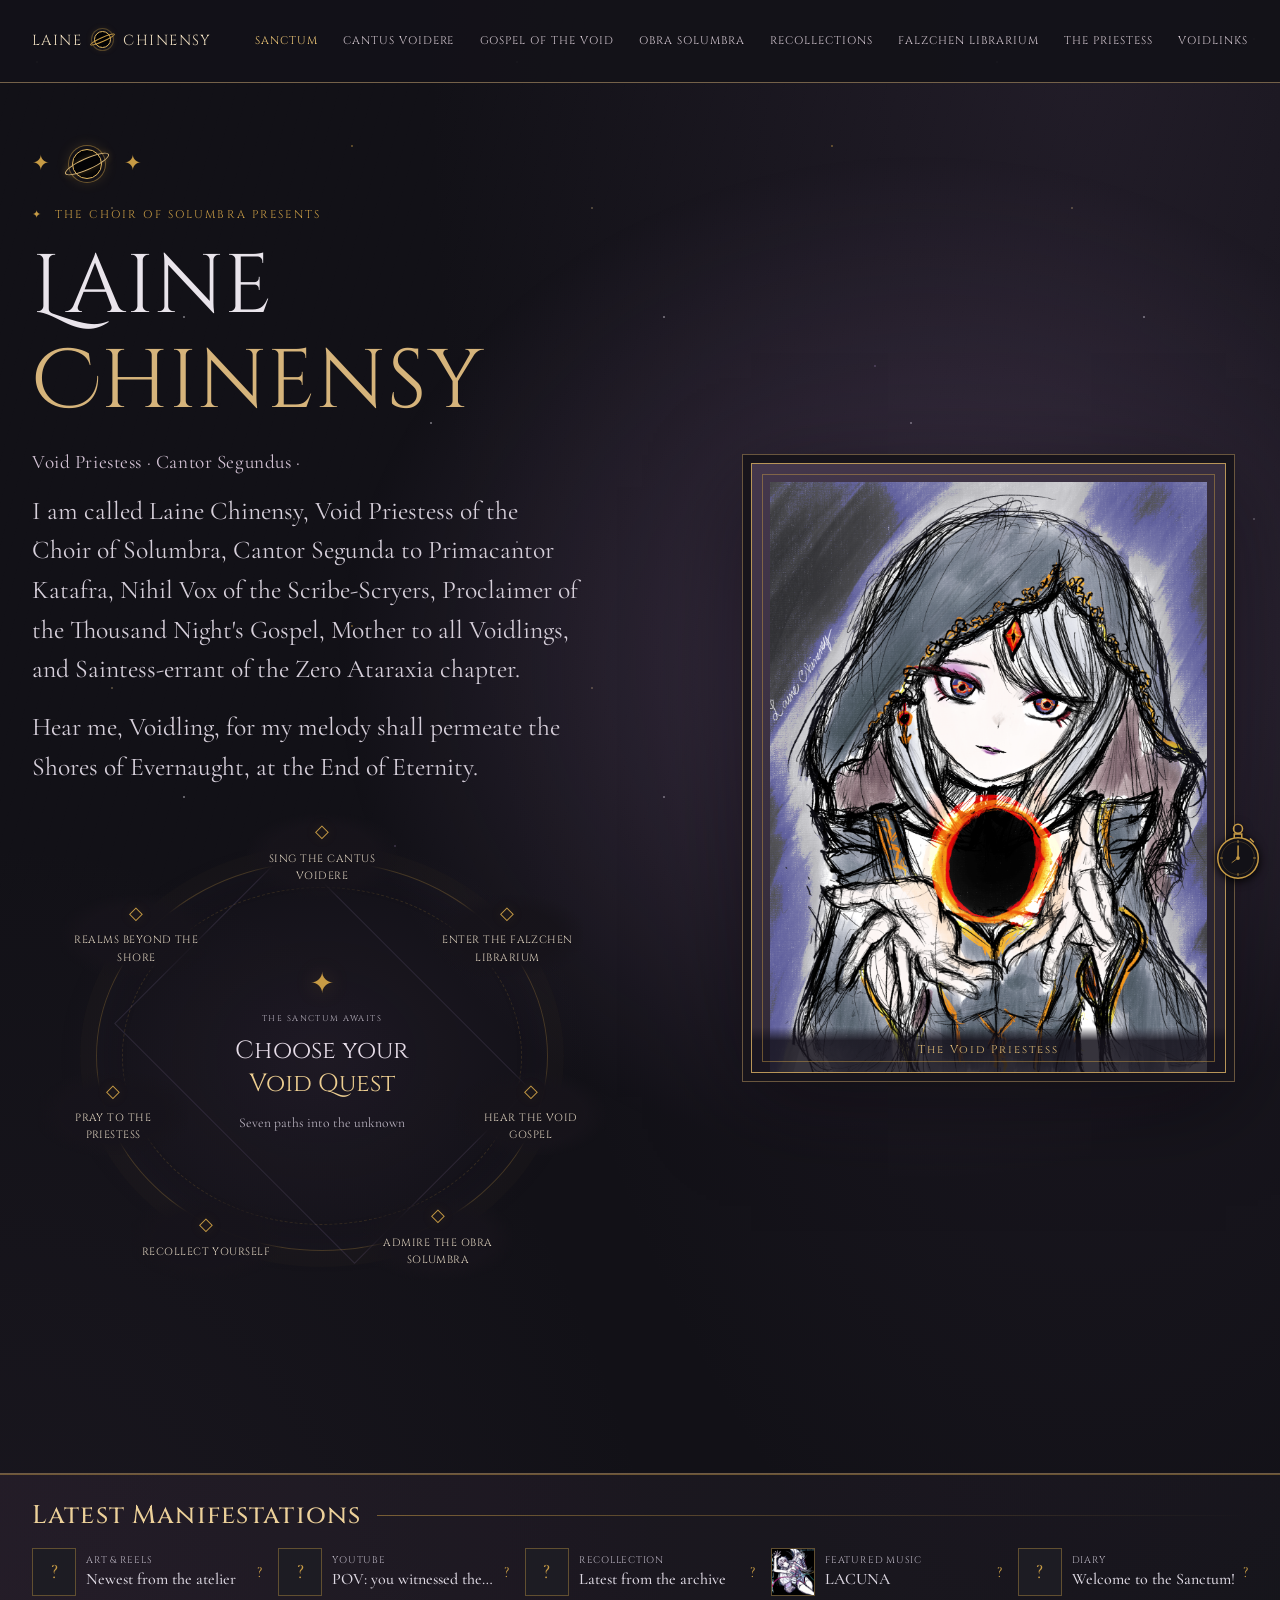
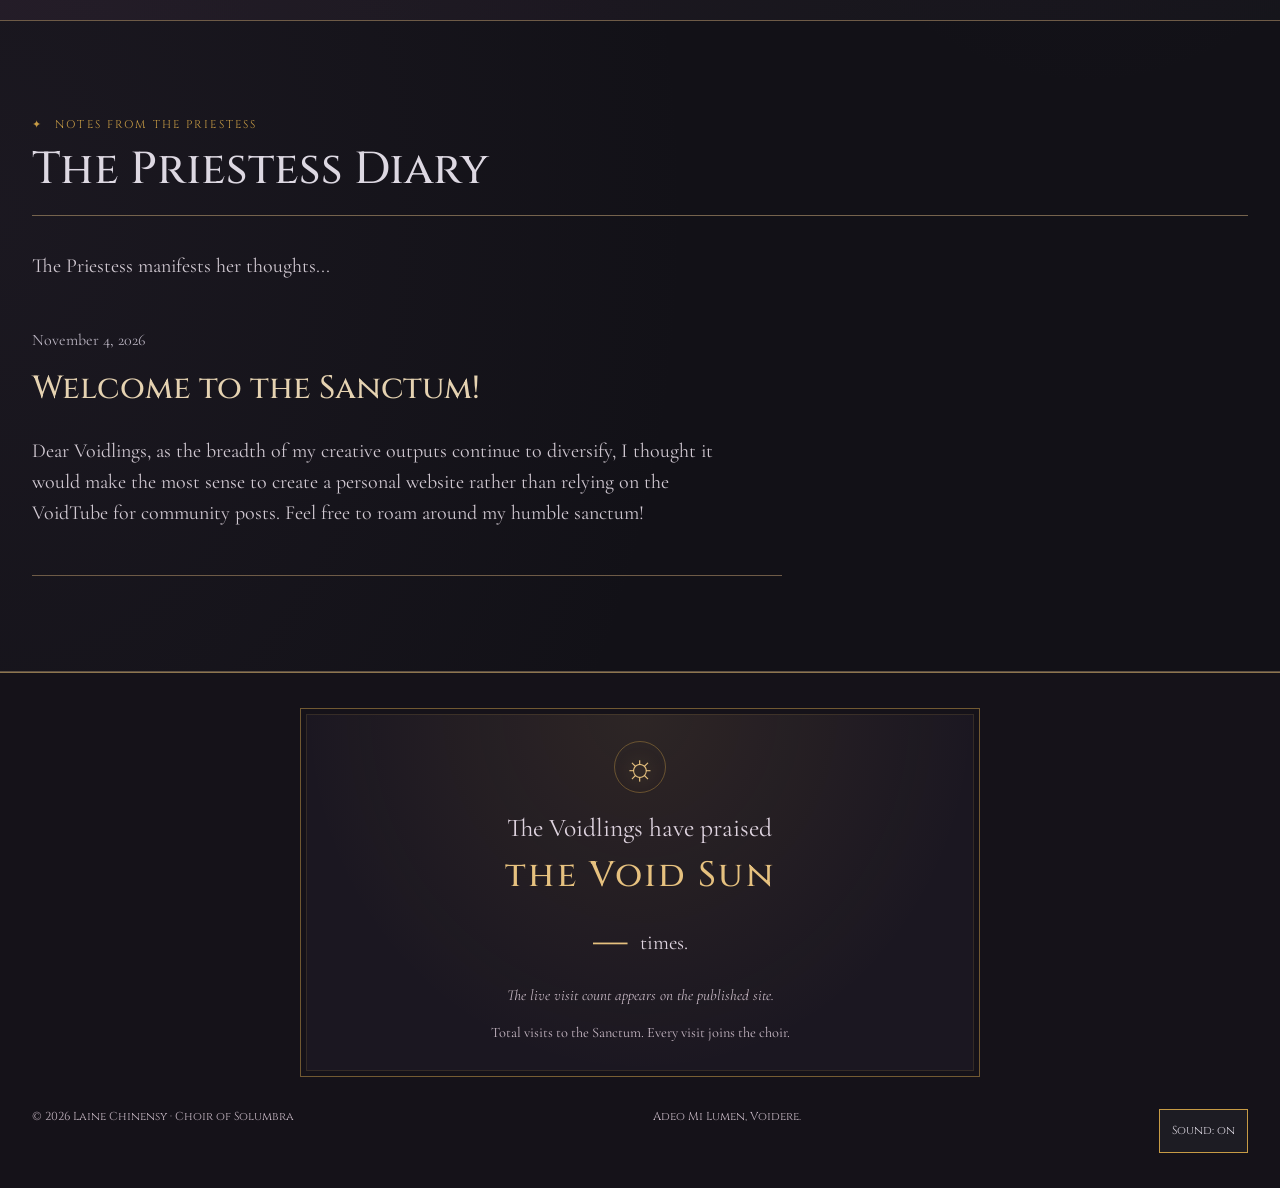
==== commit 6ba093ca: "Restore shared visit counter and remove daily praise controls" ====
--- a/index.html
+++ b/index.html
@@ -94,10 +94,9 @@
                 <span class="voidling-counter-placeholder" data-counter-placeholder aria-hidden="true">&mdash;</span>
                 <span class="voidling-counter-times">times.</span>
             </div>
-            <button class="btn primary voidling-praise" type="button" data-praise-button disabled>Praise the Void Sun</button>
             <p class="voidling-counter-status" data-counter-status role="status">The choir is gathering&hellip;</p>
-            <p class="voidling-counter-note">Offer your daily praise to the Choir of Solumbra.</p>
-            <noscript><p class="voidling-counter-note">Enable JavaScript to offer praise and reveal the count.</p></noscript>
+            <p class="voidling-counter-note">Total visits to the Sanctum. Every visit joins the choir.</p>
+            <noscript><p class="voidling-counter-note">Enable JavaScript to reveal the visit count.</p></noscript>
         </div>
         <div class="container footer-inner"><span>© <span data-year>2026</span> Laine Chinensy · Choir of
                 Solumbra</span><span>Adeo Mi Lumen, Voidere.</span></div>
@@ -105,7 +104,6 @@
     <dialog class="latest-dialog" aria-labelledby="latest-preview-title"><button class="latest-close" type="button" aria-label="Close preview">?</button><div class="latest-preview-media"></div><p class="eyebrow" id="latest-preview-kind"></p><h2 id="latest-preview-title"></h2><p id="latest-preview-excerpt"></p><a class="btn" id="latest-preview-link">Open full content ?</a></dialog>
     <script src="js/latest.js" defer></script>
     <script src="js/hero-hints.js" defer></script>
-    <script src="js/praise-config.js" defer></script>
     <script src="js/main.js" defer></script>
 </body>
 
--- a/css/style.css
+++ b/css/style.css
@@ -101,8 +101,6 @@
 .voidling-counter-value{display:flex;align-items:center;justify-content:center;gap:12px;min-height:54px;width:100%}
 .voidling-counter-placeholder{font:2.7rem/1 'Cinzel',serif;color:#e6c17f}
 .voidling-counter-times{font-size:1.3rem;color:#ded3df}
-.voidling-praise{min-width:230px;min-height:48px;margin:4px 0;justify-content:center}
-.voidling-praise:disabled{opacity:.65;cursor:default}
 .voidling-counter img{height:48px;width:auto;max-width:75%;image-rendering:auto}
 .voidling-counter img[hidden],.voidling-counter [hidden]{display:none}
 .voidling-counter-status{margin:0;font-size:.95rem;font-style:italic;color:#c7b8c4}
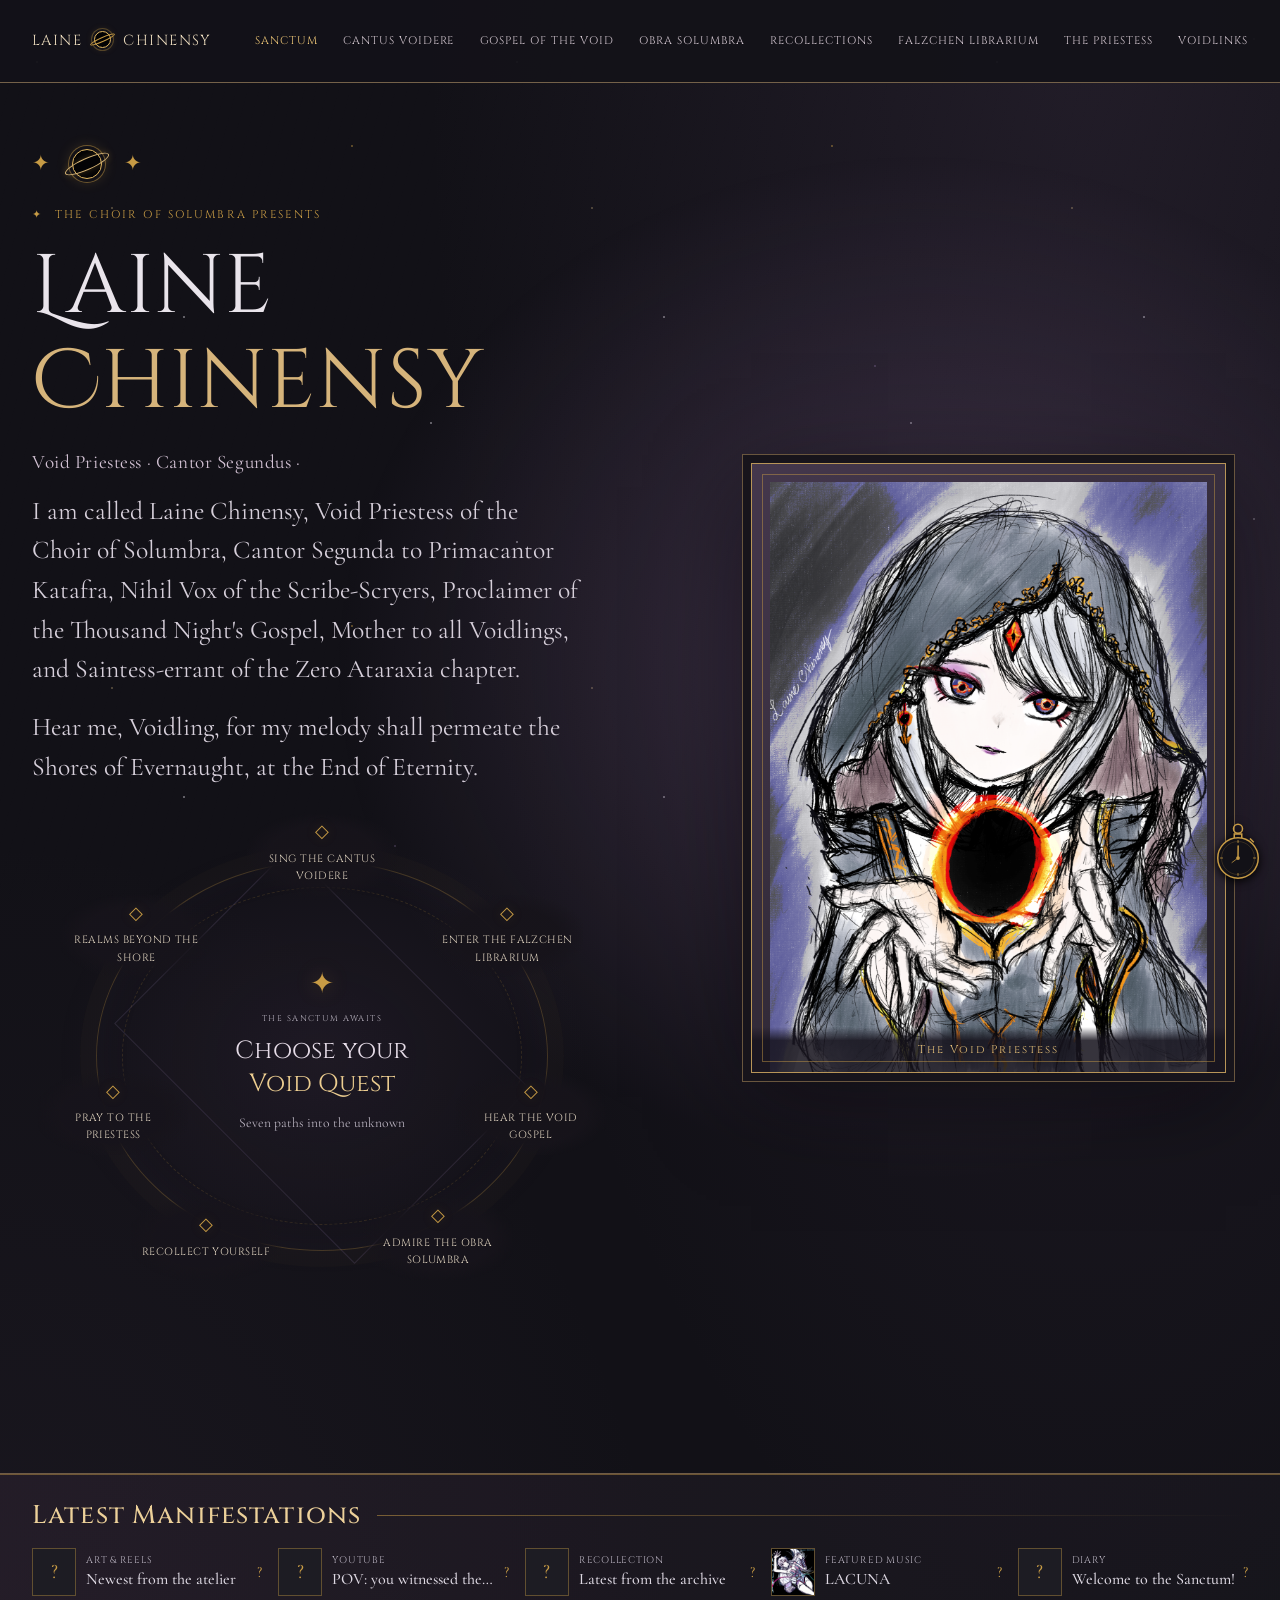
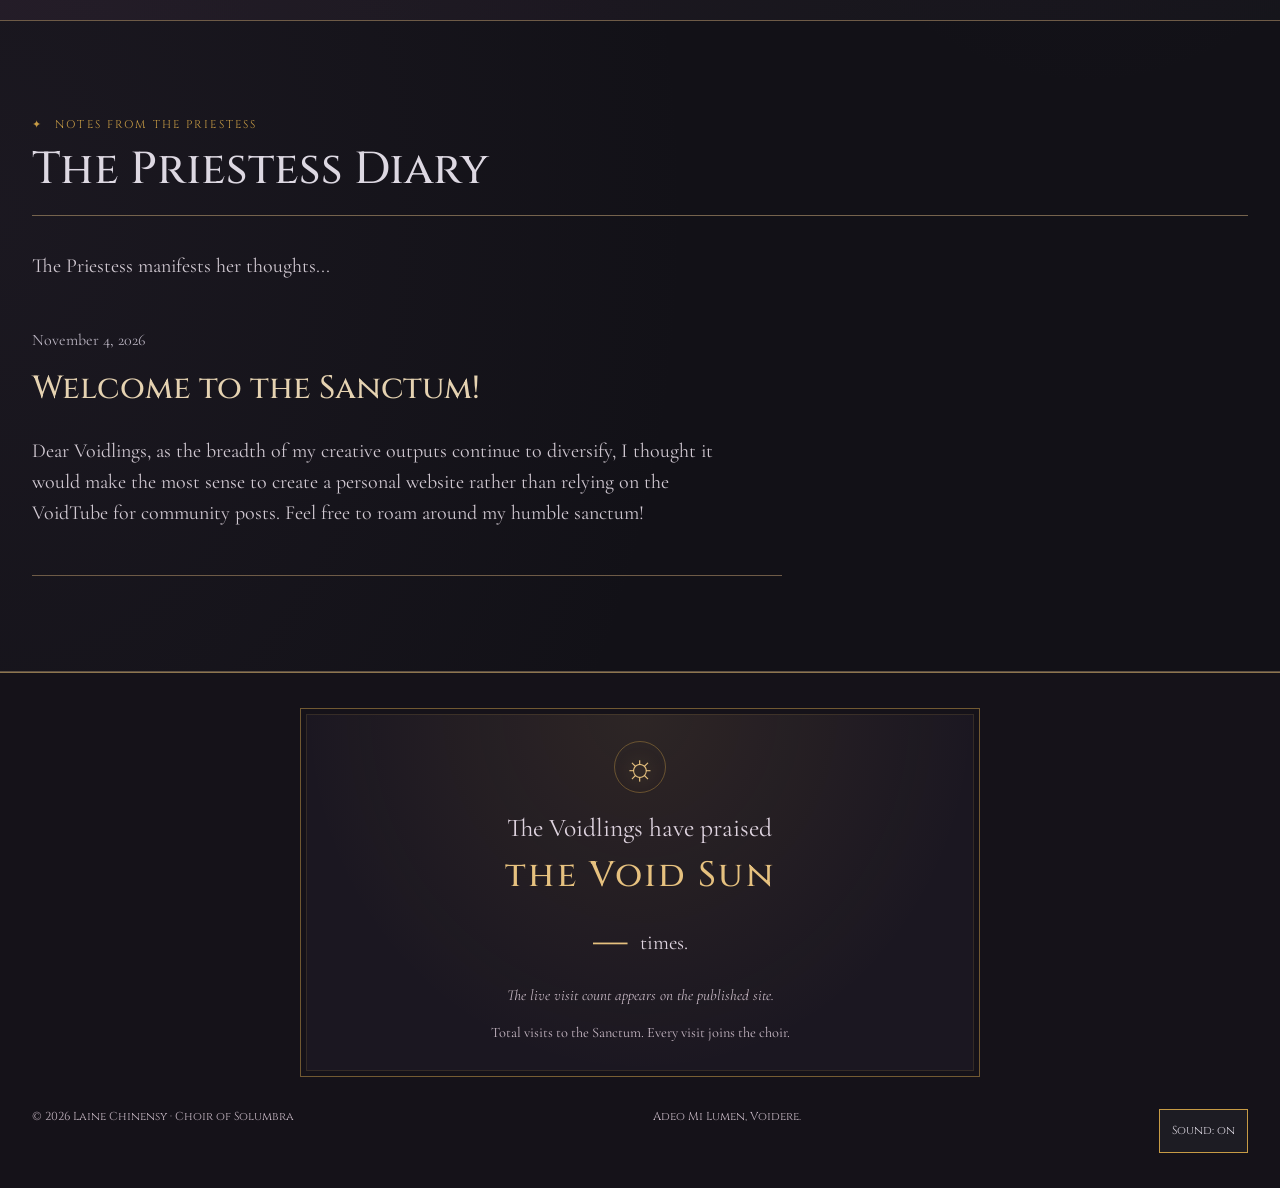
==== commit adbb0cee: "Update social embeds" ====
--- a/index.html
+++ b/index.html
@@ -61,7 +61,7 @@
             <div class="container latest-inner">
                 <h2 id="latest-heading">Latest Manifestations</h2>
                 <!-- latest-content:start -->
-                <div class="latest-entry" data-latest="instagram"><button class="latest-thumb" type="button" aria-label="Preview Art & reels" aria-haspopup="dialog"><span aria-hidden="true">?</span></button><a class="latest-item" href="https://www.instagram.com/reel/DfbPZDvzv7J/" target="_blank" rel="noopener noreferrer" data-preview-image="https://scontent-iad6-1.cdninstagram.com/v/t51.71878-15/893827104_1486808993304113_5795050343962034693_n.jpg?stp=dst-jpg_e35_tt6&amp;_nc_cat=109&amp;ccb=7-5&amp;_nc_sid=18de74&amp;efg=eyJlZmdfdGFnIjoiQ0xJUFMuYmVzdF9pbWFnZV91cmxnZW4uQzMifQ%3D%3D&amp;_nc_ohc=3DFyLkCnGlYQ7kNvwFCMdb4&amp;_nc_oc=AdqNh4xbq4--dgDUobm9XWZfTLsYxszy7afmYp3HKpa1_-c7R3yFUdRF4YN_jJ_XIrM&amp;_nc_zt=23&amp;_nc_ht=scontent-iad6-1.cdninstagram.com&amp;edm=AFF3FJ0EAAAA&amp;_nc_gid=SKkTXQcPgTFbGBpjNW1aHQ&amp;_nc_tpa=Q5bMBQKz475dY5qMi_NHZbEicte-0RdJBF4EmHU_xbUnbuGBmXwMUxetxTrVKMjHjDaGiJ7sai_TrWIALg&amp;oh=00_AQQJrETRmWOcZ9EbBMD3i1YTnn_b4yk4rUSY1SXnMmcdVA&amp;oe=6AF53F8B"><span class="latest-kind">Art &amp; reels</span><strong>Newest from the atelier</strong><span class="latest-arrow" aria-hidden="true">?</span></a></div>
+                <div class="latest-entry" data-latest="instagram"><button class="latest-thumb" type="button" aria-label="Preview Art & reels" aria-haspopup="dialog"><span aria-hidden="true">?</span></button><a class="latest-item" href="https://www.instagram.com/reel/DfbPZDvzv7J/" target="_blank" rel="noopener noreferrer" data-preview-image="https://scontent-lga3-1.cdninstagram.com/v/t51.71878-15/893827104_1486808993304113_5795050343962034693_n.jpg?stp=dst-jpg_e35_tt6&amp;_nc_cat=109&amp;ccb=7-5&amp;_nc_sid=18de74&amp;efg=eyJlZmdfdGFnIjoiQ0xJUFMuYmVzdF9pbWFnZV91cmxnZW4uQzMifQ%3D%3D&amp;_nc_ohc=3DFyLkCnGlYQ7kNvwGYk_dE&amp;_nc_oc=AdqkY6oglFZlAn9_gbZjOTLEgU0AIS_E-dl44_D0nTYpzyCob1LWxS-rZWOGNETvFwo&amp;_nc_zt=23&amp;_nc_ht=scontent-lga3-1.cdninstagram.com&amp;edm=AFF3FJ0EAAAA&amp;_nc_gid=KFWItLufA27dZ2MIcZN5Hw&amp;_nc_tpa=Q5bMBQLkORbtR_aZCKaobg6aqeCY22D8VWXJLqY1W7iJe8N8OQz_9Ri8JnEq3VTVng-DrYZExEsuF3Iv6A&amp;oh=00_AQRYMkWx9RwQzLUeHoMc1xg9d1ki47_4glNXI_AER0HlIg&amp;oe=6AF53F8B"><span class="latest-kind">Art &amp; reels</span><strong>Newest from the atelier</strong><span class="latest-arrow" aria-hidden="true">?</span></a></div>
                 <div class="latest-entry" data-latest="youtube"><button class="latest-thumb" type="button" aria-label="Preview YouTube" aria-haspopup="dialog"><span aria-hidden="true">?</span></button><a class="latest-item" href="https://www.youtube.com/watch?v=ID1aTR5fIEg" target="_blank" rel="noopener noreferrer" data-preview-image="https://i.ytimg.com/vi/ID1aTR5fIEg/hqdefault.jpg"><span class="latest-kind">YouTube</span><strong>POV: you witnessed the Voidcore priestess</strong><span class="latest-arrow" aria-hidden="true">?</span></a></div>
                 <div class="latest-entry" data-latest="recollection"><button class="latest-thumb" type="button" aria-label="Preview Recollection" aria-haspopup="dialog"><span aria-hidden="true">?</span></button><a class="latest-item" href="recollections.html" data-preview-image=""><span class="latest-kind">Recollection</span><strong>Latest from the archive</strong><span class="latest-arrow" aria-hidden="true">?</span></a></div>
                 <div class="latest-entry" data-latest="music"><button class="latest-thumb" type="button" aria-label="Preview Featured music" aria-haspopup="dialog"><span aria-hidden="true">?</span></button><a class="latest-item" href="music.html#featured-album" data-preview-image="images/Lacuna_album_cover.png"><span class="latest-kind">Featured music</span><strong>LACUNA</strong><span class="latest-arrow" aria-hidden="true">?</span></a></div>
